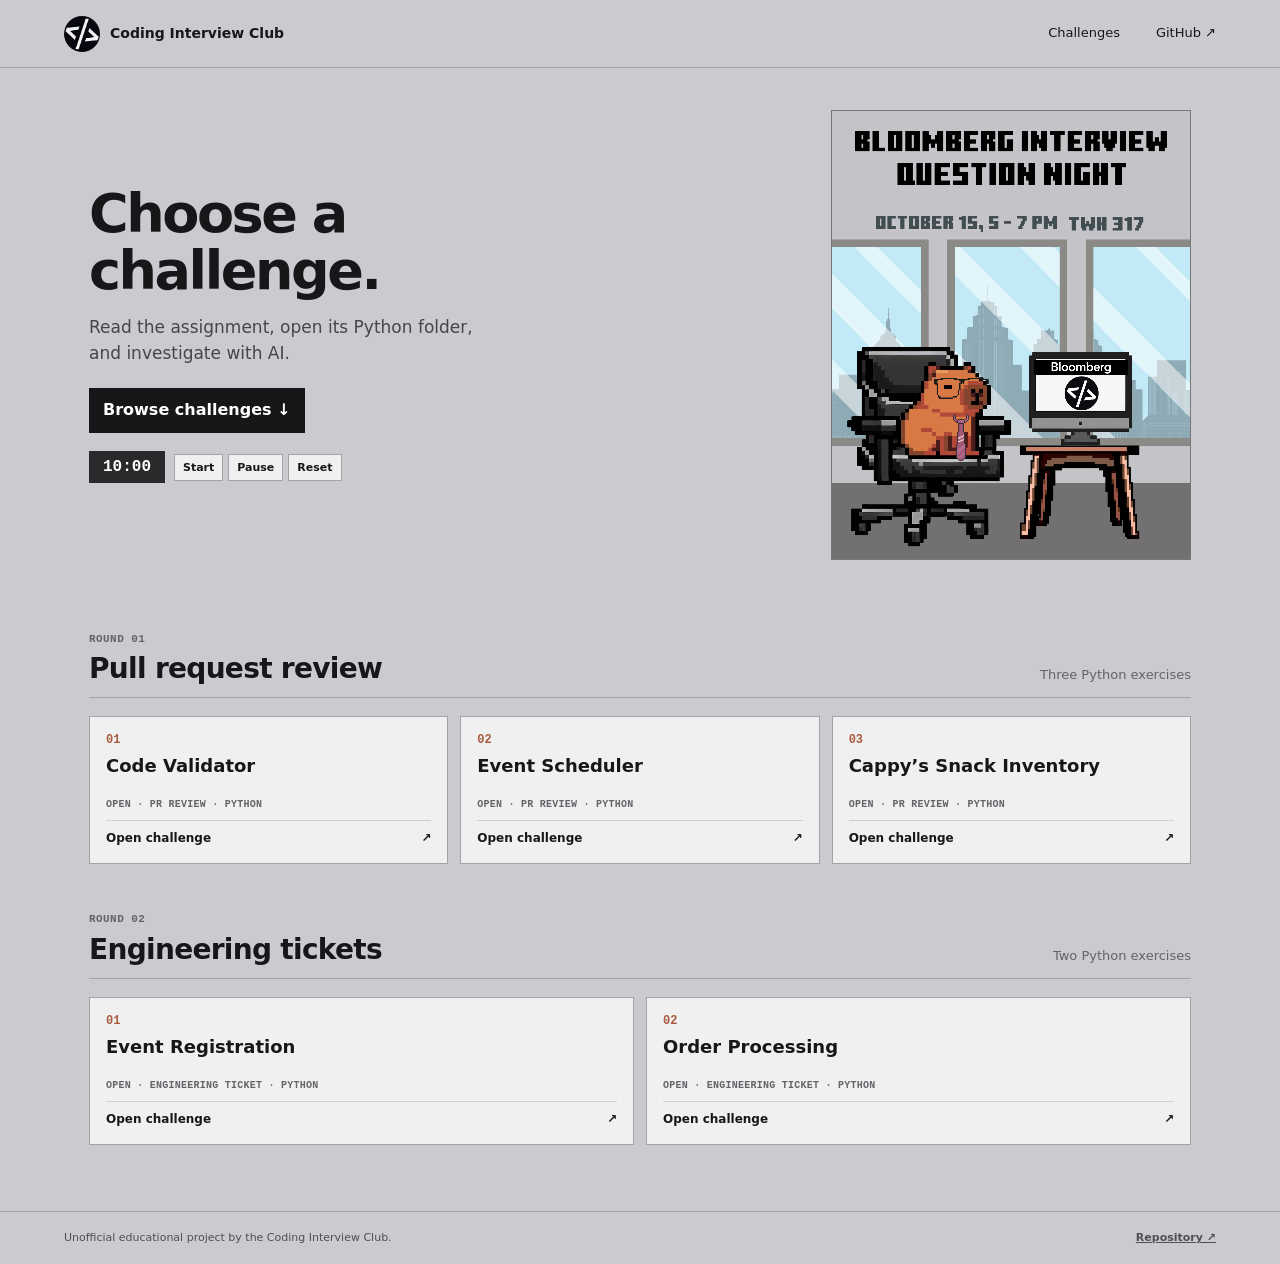
==== docs/index.html @ a60814ce "refactor: consolidate challenge portal into docs" ====
<!doctype html>
<html lang="en">
<head>
  <meta charset="utf-8">
  <meta name="viewport" content="width=device-width, initial-scale=1">
  <meta name="theme-color" content="#cbcacf">
  <meta name="description" content="Choose a Coding Interview Club practice challenge.">
  <title>CIC Challenge Portal</title>
  <link rel="stylesheet" href="assets/styles.css">
  <script src="assets/app.js" defer></script>
</head>
<body class="home-page">
<a class="skip-link" href="#main">Skip to content</a>
<header class="site-header">
  <a class="brand" href="index.html" aria-label="Coding Interview Club home">
    <img class="brand-logo" src="assets/images/cic-logo.jpeg" alt="">
    <span>Coding Interview Club</span>
  </a>
  <nav aria-label="Main navigation">
    <a href="index.html#round-1">Challenges</a>
    <a href="https://github.com/ehuerta6/bloomberg-ai-interview-practice">GitHub ↗</a>
  </nav>
</header>
<main id="main">
  <section class="hero">
    <div class="hero-copy">
      <h1>Choose a challenge.</h1>
      <p>Read the assignment, open its Python folder, and investigate with AI.</p>
      <a class="button-link" href="#round-1">Browse challenges <span aria-hidden="true">↓</span></a>
      <div class="timer-widget" aria-label="10-minute practice timer">
        <span class="timer-readout" role="timer" aria-live="off" data-timer>10:00</span>
        <div class="timer-controls">
          <button type="button" data-timer-action="start">Start</button>
          <button type="button" data-timer-action="pause">Pause</button>
          <button type="button" data-timer-action="reset">Reset</button>
        </div>
      </div>
    </div>
    <figure class="poster-frame">
      <img src="assets/images/cic-interview-night-poster.png" alt="Coding Interview Club’s pixel-art Bloomberg Interview Question Night poster, featuring Cappy at a computer in an office.">
    </figure>
  </section>
  <section class="round-section" id="round-1">
    <header class="section-heading">
      <div><p class="eyebrow">ROUND 01</p><h2>Pull request review</h2></div>
      <p>Three Python exercises</p>
    </header>
    <div class="card-grid">
      <a class="challenge-card" href="challenges/r1-01-code-validator.html">
        <span class="card-number">01</span>
        <h3>Code Validator</h3>
        <span class="card-meta">OPEN · PR REVIEW · PYTHON</span>
        <span class="card-link">Open challenge <span aria-hidden="true">↗</span></span>
      </a>
      <a class="challenge-card" href="challenges/r1-02-event-scheduler.html">
        <span class="card-number">02</span>
        <h3>Event Scheduler</h3>
        <span class="card-meta">OPEN · PR REVIEW · PYTHON</span>
        <span class="card-link">Open challenge <span aria-hidden="true">↗</span></span>
      </a>
      <a class="challenge-card" href="challenges/r1-03-snack-inventory.html">
        <span class="card-number">03</span>
        <h3>Cappy’s Snack Inventory</h3>
        <span class="card-meta">OPEN · PR REVIEW · PYTHON</span>
        <span class="card-link">Open challenge <span aria-hidden="true">↗</span></span>
      </a>
    </div>
  </section>
  <section class="round-section round-two" id="round-2">
    <header class="section-heading">
      <div><p class="eyebrow">ROUND 02</p><h2>Engineering tickets</h2></div>
      <p>Two Python exercises</p>
    </header>
    <div class="card-grid">
      <a class="challenge-card" href="challenges/r2-01-event-registration.html">
        <span class="card-number">01</span>
        <h3>Event Registration</h3>
        <span class="card-meta">OPEN · ENGINEERING TICKET · PYTHON</span>
        <span class="card-link">Open challenge <span aria-hidden="true">↗</span></span>
      </a>
      <a class="challenge-card" href="challenges/r2-02-order-processing.html">
        <span class="card-number">02</span>
        <h3>Order Processing</h3>
        <span class="card-meta">OPEN · ENGINEERING TICKET · PYTHON</span>
        <span class="card-link">Open challenge <span aria-hidden="true">↗</span></span>
      </a>
    </div>
  </section>
</main>
<footer class="site-footer">
  <span>Unofficial educational project by the Coding Interview Club.</span>
  <a href="https://github.com/ehuerta6/bloomberg-ai-interview-practice">Repository ↗</a>
</footer>
</body>
</html>
---- docs/assets/styles.css ----
:root {
  --wall: #cbcacf;
  --paper: #f1f0f1;
  --ink: #171719;
  --muted: #626468;
  --line: #a4a3a6;
  --sky: #c7ebf5;
  --blue: #99bbc8;
  --orange: #d67a48;
  --brown: #a85b3f;
  --purple: #a46a91;
  --sans: system-ui, -apple-system, BlinkMacSystemFont, "Segoe UI", sans-serif;
  --mono: ui-monospace, SFMono-Regular, Consolas, monospace;
}

* { box-sizing: border-box; }
html { scroll-behavior: smooth; scroll-padding-top: 80px; }
body {
  margin: 0;
  color: var(--ink);
  background: var(--wall);
  font: 16px/1.55 var(--sans);
}
a { color: inherit; }
a:focus-visible, button:focus-visible { outline: 3px solid var(--purple); outline-offset: 3px; }
.skip-link { position: absolute; top: -4rem; left: 1rem; z-index: 5; padding: .6rem .8rem; background: var(--ink); color: white; }
.skip-link:focus { top: 1rem; }

.site-header {
  min-height: 68px;
  padding: 10px clamp(18px, 5vw, 72px);
  display: flex;
  align-items: center;
  justify-content: space-between;
  gap: 20px;
  border-bottom: 1px solid var(--line);
}
.brand { display: flex; align-items: center; gap: 10px; font-size: 14px; font-weight: 700; text-decoration: none; }
.brand-logo { display: block; width: 36px; height: 36px; border-radius: 50%; object-fit: cover; }
nav { display: flex; gap: clamp(16px, 3vw, 36px); }
nav a { font-size: 13px; text-decoration: none; }
nav a:hover, .back-link:hover, .site-footer a:hover { text-decoration: underline; }

.hero {
  max-width: 1150px;
  margin: 0 auto;
  padding: 42px 24px 48px;
  display: grid;
  grid-template-columns: minmax(0, 1fr) minmax(250px, 360px);
  align-items: center;
  gap: clamp(32px, 8vw, 100px);
}
.hero-copy h1 { max-width: 470px; margin: 0 0 14px; font-size: clamp(34px, 5vw, 54px); line-height: 1.05; letter-spacing: -.045em; }
.hero-copy p { max-width: 390px; margin: 0 0 22px; color: #45464a; font-size: 17px; }
.button-link { display: inline-block; padding: 10px 14px; background: var(--ink); color: white; text-decoration: none; font-weight: 650; }
.button-link:hover { background: #343538; }
.timer-widget { margin-top: 18px; display: flex; align-items: center; gap: 9px; }
.timer-readout { min-width: 76px; padding: 7px 9px; background: #292a2c; color: white; font: 650 16px var(--mono); text-align: center; }
.timer-controls { display: flex; gap: 5px; }
.timer-controls button { padding: 6px 8px; border: 1px solid var(--line); background: var(--paper); color: var(--ink); font: 600 11px var(--sans); cursor: pointer; }
.timer-controls button:hover { background: var(--ink); color: white; }
.timer-box .timer-readout { display: inline-block; }
.timer-box .timer-controls { margin-top: 9px; }
.poster-frame { width: 100%; max-width: 360px; margin: 0; justify-self: end; border: 1px solid #777679; background: var(--paper); }
.poster-frame img { display: block; width: 100%; height: auto; image-rendering: pixelated; }

.round-section { max-width: 1150px; margin: 0 auto; padding: 24px; scroll-margin-top: 24px; }
.section-heading { margin-bottom: 18px; display: flex; justify-content: space-between; align-items: end; gap: 20px; border-bottom: 1px solid var(--line); padding-bottom: 12px; }
.eyebrow { margin: 0 0 5px; color: var(--muted); font: 700 11px/1.4 var(--mono); letter-spacing: .04em; text-transform: uppercase; }
.section-heading h2 { margin: 0; font-size: clamp(21px, 3vw, 28px); line-height: 1.2; letter-spacing: -.025em; }
.section-heading > p { margin: 0; color: var(--muted); font-size: 13px; }
.card-grid { display: grid; grid-template-columns: repeat(3, minmax(0, 1fr)); gap: 12px; }
.round-two .card-grid { grid-template-columns: repeat(2, minmax(0, 1fr)); }
.challenge-card { min-height: 148px; padding: 16px; display: flex; flex-direction: column; align-items: flex-start; background: var(--paper); border: 1px solid var(--line); text-decoration: none; }
.challenge-card:hover { border-color: var(--ink); background: #f7f6f7; }
.card-number { color: var(--brown); font: 700 12px var(--mono); }
.challenge-card h3 { margin: 8px 0 14px; font-size: 18px; line-height: 1.25; }
.card-meta { margin-top: auto; color: var(--muted); font: 600 10px var(--mono); letter-spacing: .025em; }
.card-link { width: 100%; margin-top: 10px; padding-top: 8px; display: flex; justify-content: space-between; border-top: 1px solid #d1d0d2; font-size: 12px; font-weight: 650; }
.site-footer { margin-top: 42px; padding: 17px clamp(18px, 5vw, 72px); display: flex; justify-content: space-between; gap: 12px; border-top: 1px solid var(--line); color: #4f5053; font-size: 11px; }
.site-footer a { font-weight: 600; }

.challenge-shell { max-width: 1080px; margin: 0 auto; padding: 24px; }
.back-link { display: inline-block; margin: 0 0 14px; font-size: 13px; text-decoration: none; }
.work-item { background: var(--paper); border: 1px solid var(--line); }
.work-head { padding: 20px 24px 16px; display: grid; grid-template-columns: 1fr auto; align-items: center; border-bottom: 1px solid var(--line); }
.work-head h1 { margin: 0; font-size: clamp(26px, 4vw, 38px); line-height: 1.15; letter-spacing: -.035em; }
.work-id { color: var(--muted); font: 600 13px var(--mono); }
.badges { grid-column: 1 / -1; display: flex; flex-wrap: wrap; gap: 7px; margin-top: 14px; }
.badge { padding: 3px 7px; border: 1px solid #aaa9ac; color: #45464a; font: 600 10px var(--mono); }
.badge.open { border-color: #6f9781; background: #e0ebe4; color: #254b35; }
.work-content { display: grid; grid-template-columns: minmax(0, 1fr) 285px; }
.assignment-copy { padding: 22px 26px 30px; border-right: 1px solid var(--line); font-size: 15px; line-height: 1.65; }
.assignment-copy h2 { margin: 0 0 14px; font-size: 20px; line-height: 1.3; }
.assignment-copy h3 { margin: 22px 0 7px; font-size: 14px; }
.assignment-copy p { margin: 0 0 13px; }
.assignment-copy ul { margin: 6px 0 16px; padding-left: 22px; }
.assignment-copy li { margin: 5px 0; padding-left: 3px; }
.assignment-copy code, .command-row code { font-family: var(--mono); font-size: .92em; }
.work-tools { padding: 16px; display: flex; flex-direction: column; gap: 12px; }
.tool-box { padding: 13px; border: 1px solid var(--line); background: #f8f7f8; }
.tool-box .eyebrow { margin-bottom: 9px; }
.source-link { font-size: 13px; font-weight: 650; overflow-wrap: anywhere; }
.command-row { display: flex; align-items: stretch; gap: 8px; }
.command-row code { min-width: 0; flex: 1; padding: 9px; overflow-wrap: anywhere; background: #292a2c; color: #f7f6f6; }
.copy-button { padding: 7px 9px; border: 1px solid var(--ink); background: var(--wall); color: var(--ink); font: 600 11px var(--sans); cursor: pointer; }
.copy-button:hover { background: var(--ink); color: white; }
.ai-note { margin: 0; padding: 12px; background: #e2edf0; border-left: 3px solid var(--blue); font-size: 12px; }
.solutions-note { margin: 0; color: var(--muted); font-size: 11px; }
.toast { position: fixed; bottom: 16px; left: 50%; transform: translate(-50%, 16px); opacity: 0; padding: 9px 12px; background: var(--ink); color: white; font-size: 12px; pointer-events: none; transition: opacity .15s, transform .15s; }
.toast.show { transform: translate(-50%, 0); opacity: 1; }
.ticket-page .work-head { border-left: 4px solid var(--purple); }
.pr-page .work-head { border-left: 4px solid var(--blue); }

@media (max-width: 760px) {
  .hero { grid-template-columns: minmax(0, 1fr) 280px; gap: 28px; }
  .card-grid { grid-template-columns: repeat(2, minmax(0, 1fr)); }
  .work-content { grid-template-columns: minmax(0, 1fr) 250px; }
}
@media (max-width: 600px) {
  .site-header { min-height: 60px; padding: 9px 15px; }
  .brand { font-size: 12px; }
  .brand-logo { width: 32px; height: 32px; }
  nav { gap: 14px; }
  nav a { font-size: 12px; }
  .hero { padding: 30px 17px 36px; grid-template-columns: 1fr; gap: 24px; }
  .hero-copy h1 { font-size: 38px; }
  .hero-copy p { font-size: 15px; }
  .timer-widget { flex-wrap: wrap; }
  .poster-frame { width: min(100%, 310px); justify-self: center; }
  .round-section { padding: 24px 16px 10px; }
  .section-heading { display: block; }
  .section-heading > p { margin-top: 7px; }
  .card-grid, .round-two .card-grid { grid-template-columns: 1fr; gap: 9px; }
  .challenge-card { min-height: 130px; }
  .site-footer { flex-direction: column; padding: 15px 16px; }
  .challenge-shell { padding: 17px 12px 32px; }
  .work-head { padding: 17px 15px 14px; }
  .work-head h1 { font-size: 27px; }
  .work-content { grid-template-columns: 1fr; }
  .assignment-copy { padding: 19px 16px 24px; border-right: 0; border-bottom: 1px solid var(--line); font-size: 14px; }
  .work-tools { padding: 12px; }
}
@media (prefers-reduced-motion: reduce) {
  *, *::before, *::after { scroll-behavior: auto !important; transition: none !important; }
}
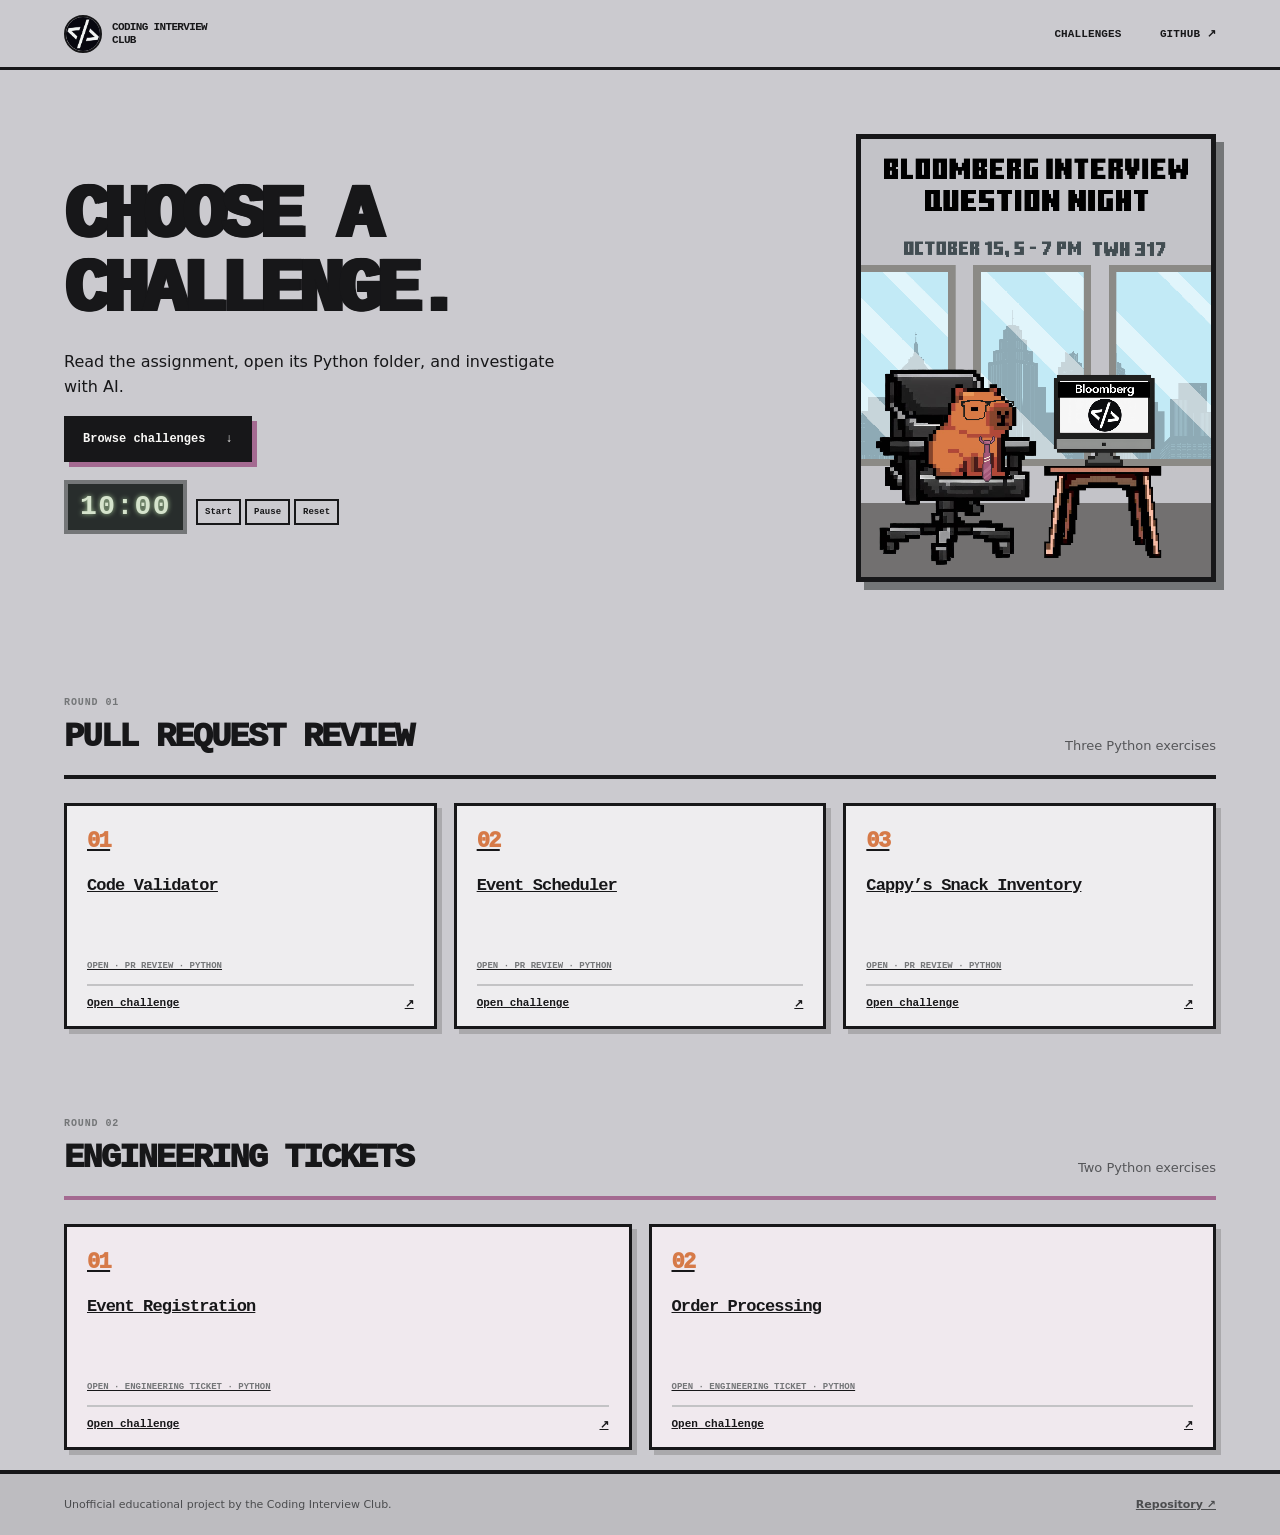
==== commit 23867257: "fix: restore pixel art portal styling" ====
--- a/docs/index.html
+++ b/docs/index.html
@@ -14,7 +14,7 @@
 <header class="site-header">
   <a class="brand" href="index.html" aria-label="Coding Interview Club home">
     <img class="brand-logo" src="assets/images/cic-logo.jpeg" alt="">
-    <span>Coding Interview Club</span>
+    <span>CODING INTERVIEW<br>CLUB</span>
   </a>
   <nav aria-label="Main navigation">
     <a href="index.html#round-1">Challenges</a>
--- a/docs/assets/styles.css
+++ b/docs/assets/styles.css
@@ -1,146 +1,895 @@
 :root {
-  --wall: #cbcacf;
-  --paper: #f1f0f1;
-  --ink: #171719;
-  --muted: #626468;
-  --line: #a4a3a6;
-  --sky: #c7ebf5;
-  --blue: #99bbc8;
-  --orange: #d67a48;
-  --brown: #a85b3f;
-  --purple: #a46a91;
-  --sans: system-ui, -apple-system, BlinkMacSystemFont, "Segoe UI", sans-serif;
-  --mono: ui-monospace, SFMono-Regular, Consolas, monospace;
+  --wall:#cbcacf;
+  --ink:#171719;
+  --gray:#747678;
+  --steel:#a0a0a1;
+  --sky:#c7ebf5;
+  --blue:#99bbc8;
+  --orange:#d67a48;
+  --brown:#a85b3f;
+  --purple:#a46a91;
+  --paper:#eeedef;
+  --white:#f9f8f6;
+  --line:#343436;
+  --pixel:ui-monospace,'Courier New',monospace;
+  --body:system-ui,-apple-system,BlinkMacSystemFont,'Segoe UI',sans-serif;
+}
+* {
+  box-sizing:border-box;
+}
+html {
+  scroll-behavior:smooth;
+  scroll-padding-top:82px;
+}
+body {
+  margin:0;
+  background:var(--wall);
+  color:var(--ink);
+  font-family:var(--body);
+  line-height:1.55;
+}
+a {
+  color:inherit;
+}
+.skip-link {
+  position:absolute;
+  top:-4rem;
+  left:1rem;
+  z-index:20;
+  padding:.7rem 1rem;
+  background:var(--ink);
+  color:white;
+}
+.skip-link:focus {
+  top:1rem;
+}
+:focus-visible {
+  outline:3px solid var(--purple);
+  outline-offset:3px;
+}
+.site-header {
+  min-height:70px;
+  padding:10px clamp(18px,5vw,76px);
+  display:flex;
+  align-items:center;
+  justify-content:space-between;
+  border-bottom:3px solid var(--ink);
+  background:var(--wall);
+  gap:20px;
+}
+.brand {
+  display:flex;
+  align-items:center;
+  gap:10px;
+  text-decoration:none;
+  font:900 11px/1.12 var(--pixel);
+  letter-spacing:-.06em;
+}
+.brand-mark {
+  width:36px;
+  height:36px;
+  background:var(--ink);
+  color:var(--wall);
+  display:grid;
+  place-items:center;
+  font-size:12px;
+  clip-path:polygon(0 0,80% 0,80% 16%,100% 16%,100% 84%,80% 84%,80% 100%,0 100%);
+}
+nav {
+  display:flex;
+  align-items:center;
+  gap:clamp(15px,3vw,42px);
+}
+nav a {
+  text-decoration:none;
+  font:700 11px var(--pixel);
+  text-transform:uppercase;
+  letter-spacing:.01em;
+}
+nav a:hover,.crumb a:hover {
+  color:var(--brown);
+}
+.hero {
+  position:relative;
+  max-width:1440px;
+  margin:auto;
+  padding:clamp(36px,5vw,72px) clamp(18px,5vw,76px) 40px;
+  display:grid;
+  grid-template-columns:.92fr 1.08fr;
+  align-items:center;
+  gap:clamp(24px,5vw,72px);
+  min-height:550px;
+  overflow:hidden;
+}
+.hero-copy {
+  z-index:1;
+}
+.eyebrow {
+  font:800 10px/1.4 var(--pixel);
+  letter-spacing:.09em;
+  text-transform:uppercase;
+  color:var(--gray);
+  margin:0 0 12px;
+}
+.pixel-dot {
+  display:inline-block;
+  width:9px;
+  height:9px;
+  background:var(--orange);
+  box-shadow:4px 0 var(--brown);
+  margin-right:7px;
+}
+h1,h2,.card-number,.work-id {
+  font-family:var(--pixel);
+  font-weight:1000;
+  letter-spacing:-.075em;
+  text-transform:uppercase;
+}
+h1 {
+  font-size:clamp(35px,5.8vw,78px);
+  line-height:.99;
+  margin:0 0 22px;
+  text-shadow:2px 0 var(--ink),-1px 0 var(--ink);
+}
+h1 span {
+  color:var(--orange);
+}
+.hero-description {
+  max-width:410px;
+  font-size:17px;
+  line-height:1.5;
+  margin:0 0 10px;
+}
+.club-credit {
+  font-size:12px;
+  color:#4f5052;
+  margin:0 0 24px;
+}
+.button-link {
+  display:inline-flex;
+  align-items:center;
+  gap:20px;
+  padding:13px 16px;
+  background:var(--ink);
+  color:var(--white);
+  text-decoration:none;
+  font:800 12px var(--pixel);
+  border:3px solid var(--ink);
+  box-shadow:5px 5px 0 var(--purple);
+  transition:transform .14s,box-shadow .14s;
+}
+.button-link:hover {
+  transform:translate(2px,2px);
+  box-shadow:3px 3px 0 var(--purple);
+}
+.hero-stats {
+  display:flex;
+  gap:18px;
+  flex-wrap:wrap;
+  margin-top:24px;
+  font:700 9px var(--pixel);
+  color:var(--gray);
+}
+.hero-scene {
+  margin:0;
+  position:relative;
+  border:5px solid var(--ink);
+  background:var(--sky);
+  box-shadow:8px 8px 0 var(--gray);
+  z-index:1;
+}
+.hero-scene img {
+  display:block;
+  width:100%;
+  height:auto;
+  image-rendering:pixelated;
+}
+.hero-scene figcaption {
+  position:absolute;
+  left:0;
+  bottom:0;
+  background:var(--ink);
+  color:var(--white);
+  padding:7px 10px;
+  font:700 9px var(--pixel);
+}
+.hero-floor {
+  position:absolute;
+  height:32px;
+  background:var(--gray);
+  bottom:0;
+  left:0;
+  right:0;
+  border-top:5px solid var(--steel);
+}
+.run-strip {
+  display:flex;
+  align-items:center;
+  justify-content:center;
+  gap:clamp(11px,3vw,36px);
+  padding:14px 20px;
+  background:var(--ink);
+  color:var(--white);
+  font:800 11px var(--pixel);
+  letter-spacing:.04em;
+}
+.run-strip b {
+  color:var(--orange);
+  font-size:18px;
+}
+.strip-note {
+  margin-left:clamp(0px,4vw,48px);
+  font-size:9px;
+  color:#b9b9bb;
+}
+.round-section {
+  max-width:1300px;
+  margin:auto;
+  padding:74px clamp(18px,5vw,76px) 20px;
+}
+.section-heading {
+  display:flex;
+  align-items:end;
+  justify-content:space-between;
+  gap:25px;
+  border-bottom:4px solid var(--ink);
+  padding-bottom:18px;
+  margin-bottom:24px;
+}
+.section-heading .eyebrow {
+  margin-bottom:8px;
+}
+.section-heading h2 {
+  margin:0;
+  font-size:clamp(19px,3vw,34px);
+  line-height:1.15;
+  letter-spacing:-.06em;
+}
+.section-heading h2 span {
+  color:var(--orange);
+}
+.section-heading>p {
+  max-width:280px;
+  margin:0;
+  color:#555659;
+  font-size:13px;
+}
+.card-grid {
+  display:grid;
+  grid-template-columns:repeat(3,minmax(0,1fr));
+  gap:17px;
+}
+.challenge-card {
+  background:var(--paper);
+  padding:19px 20px 16px;
+  border:3px solid var(--ink);
+  box-shadow:5px 5px 0 #aaa9ac;
+  display:flex;
+  flex-direction:column;
+  min-height:226px;
+  transition:transform .15s,box-shadow .15s;
+}
+.challenge-card:hover {
+  transform:translateY(-3px);
+  box-shadow:5px 8px 0 var(--orange);
+}
+.card-top {
+  display:flex;
+  align-items:center;
+  gap:11px;
+}
+.card-number {
+  font-size:22px;
+  color:var(--orange);
+}
+.card-icon {
+  font:24px var(--pixel);
+  color:var(--gray);
+  line-height:1;
+}
+.badge {
+  display:inline-flex;
+  background:#d8d8d9;
+  border:2px solid var(--ink);
+  padding:3px 7px;
+  font:800 9px var(--pixel);
+  letter-spacing:.02em;
+}
+.card-top .badge {
+  margin-left:auto;
+}
+.badge.open {
+  background:#d5e8dd;
+}
+.challenge-card h3 {
+  font:900 17px/1.2 var(--pixel);
+  letter-spacing:-.05em;
+  margin:17px 0 8px;
+}
+.challenge-card>p {
+  font-size:13px;
+  color:#4f5052;
+  margin:0 0 14px;
+  line-height:1.45;
+}
+.card-meta {
+  display:flex;
+  gap:8px;
+  margin-top:auto;
+  font:700 9px var(--pixel);
+  color:var(--gray);
+}
+.card-meta span {
+  padding:4px 6px;
+  border-left:3px solid var(--blue);
+  background:#e2e2e3;
+}
+.card-link {
+  display:flex;
+  justify-content:space-between;
+  align-items:center;
+  text-decoration:none;
+  border-top:2px solid #c3c3c5;
+  padding-top:11px;
+  margin-top:13px;
+  font:800 11px var(--pixel);
+}
+.card-link:hover {
+  color:var(--brown);
+}
+.round-two {
+  padding-top:68px;
+}
+.round-two .section-heading {
+  border-color:var(--purple);
+}
+.round-two .card-grid {
+  grid-template-columns:repeat(2,minmax(0,1fr));
+}
+.round-two .challenge-card {
+  background:#f0e9ee;
+}
+.workshop-note {
+  max-width:1140px;
+  margin:70px auto 18px;
+  background:#d6d5d8;
+  border:4px solid var(--ink);
+  box-shadow:7px 7px 0 var(--gray);
+  padding:22px 27px;
+  display:grid;
+  grid-template-columns:74px 1fr auto;
+  gap:23px;
+  align-items:center;
+}
+.note-stamp {
+  height:68px;
+  width:68px;
+  background:var(--purple);
+  color:white;
+  border:3px solid var(--ink);
+  display:grid;
+  place-content:center;
+  text-align:center;
+  font:900 22px/.88 var(--pixel);
+  transform:rotate(-3deg);
+}
+.note-stamp small {
+  font-size:9px;
+}
+.workshop-note h2 {
+  margin:0;
+  font-size:21px;
+  letter-spacing:-.06em;
+}
+.workshop-note p:not(.eyebrow) {
+  font-size:13px;
+  color:#4f5052;
+  margin:6px 0 0;
+  max-width:620px;
+}
+.home-timer {
+  border-left:3px solid var(--ink);
+  padding-left:20px;
+}
+.timer-readout {
+  font:900 28px/.95 var(--pixel);
+  letter-spacing:.05em;
+  background:#282d2c;
+  color:#d5e3cc;
+  padding:10px 12px;
+  border:4px solid var(--gray);
+  width:max-content;
+  min-width:122px;
+  text-align:center;
+  text-shadow:0 0 5px #a5c597;
+}
+.timer-controls {
+  display:flex;
+  gap:4px;
+  margin-top:9px;
+}
+.timer-controls button,.copy-button {
+  font:800 9px var(--pixel);
+  border:2px solid var(--ink);
+  background:var(--wall);
+  color:var(--ink);
+  padding:6px 7px;
+  cursor:pointer;
+}
+.timer-controls button:hover,.copy-button:hover {
+  background:var(--ink);
+  color:white;
+}
+.solutions-note {
+  font-size:11px;
+  color:#56575a;
+  text-align:center;
+}
+.home-solutions {
+  margin:22px 0 54px;
+}
+.site-footer {
+  padding:22px clamp(18px,5vw,76px);
+  border-top:4px solid var(--ink);
+  background:#bdbcc0;
+  display:flex;
+  justify-content:space-between;
+  gap:16px;
+  font-size:11px;
+  color:#4b4c4e;
+}
+.site-footer a {
+  font-weight:700;
+}
+.challenge-shell {
+  max-width:1160px;
+  margin:auto;
+  padding:28px 24px 60px;
+}
+.crumb {
+  display:flex;
+  justify-content:space-between;
+  align-items:center;
+  margin-bottom:18px;
+  font:700 10px var(--pixel);
+  color:var(--gray);
+}
+.crumb a {
+  text-decoration:none;
+  color:var(--ink);
+}
+.work-item {
+  border:4px solid var(--ink);
+  background:var(--paper);
+  box-shadow:7px 7px 0 var(--gray);
+}
+.work-head {
+  padding:24px 28px 18px;
+  border-bottom:3px solid var(--ink);
+  background:#e2e1e3;
+  display:grid;
+  grid-template-columns:1fr auto;
+  align-items:center;
+}
+.work-head .eyebrow {
+  margin:0 0 6px;
+}
+.work-head h1 {
+  font-size:clamp(27px,4vw,45px);
+  margin:0;
+}
+.work-id {
+  grid-column:2;
+  grid-row:1;
+  color:var(--gray);
+  font-size:20px;
+}
+.badges {
+  grid-column:1/-1;
+  display:flex;
+  gap:8px;
+  margin-top:17px;
+  flex-wrap:wrap;
+}
+.work-content {
+  display:grid;
+  grid-template-columns:minmax(0,1fr) 300px;
+}
+.assignment-copy {
+  padding:25px 30px 35px;
+  border-right:3px solid var(--ink);
+  font-size:15px;
+  line-height:1.65;
+}
+.assignment-copy h2 {
+  font-size:20px;
+  line-height:1.2;
+  border-bottom:2px solid #c7c6c8;
+  padding-bottom:9px;
+  margin:0 0 12px;
+  letter-spacing:-.04em;
+}
+.assignment-copy h3 {
+  font:800 13px var(--pixel);
+  margin:25px 0 7px;
+}
+.assignment-copy p {
+  margin:0 0 14px;
+}
+.assignment-copy ul {
+  padding-left:22px;
+  margin:5px 0 17px;
+}
+.assignment-copy li {
+  padding-left:4px;
+  margin:5px 0;
+}
+.work-tools {
+  padding:20px 17px;
+  display:flex;
+  flex-direction:column;
+  gap:12px;
+  background:#e7e6e8;
+}
+.tool-box {
+  border:2px solid var(--ink);
+  background:var(--white);
+  padding:13px;
+}
+.tool-box .eyebrow {
+  margin:0 0 10px;
+}
+.source-link {
+  font-size:12px;
+  font-weight:700;
+  overflow-wrap:anywhere;
+}
+.command-row {
+  display:flex;
+  align-items:stretch;
+  gap:7px;
+}
+.command-row code {
+  background:#28292b;
+  color:#f4f1ed;
+  padding:9px 8px;
+  flex:1;
+  min-width:0;
+  overflow-wrap:anywhere;
+  font:12px/1.4 var(--pixel);
+}
+.copy-button {
+  background:var(--orange);
+  white-space:nowrap;
+}
+.tool-note {
+  font-size:11px;
+  color:#56575a;
+  line-height:1.45;
+  margin:8px 0 0;
+}
+.timer-box {
+  background:#d5d5d6;
+}
+.timer-box .timer-readout {
+  font-size:27px;
+}
+.ai-note {
+  margin:0;
+  padding:12px;
+  background:#d9eaf0;
+  border-left:4px solid var(--blue);
+  font-size:12px;
+  line-height:1.5;
+}
+.work-tools .solutions-note {
+  text-align:left;
+  margin:0;
+  font-size:10px;
+}
+.toast {
+  position:fixed;
+  bottom:18px;
+  left:50%;
+  transform:translate(-50%,20px);
+  opacity:0;
+  background:var(--ink);
+  color:white;
+  padding:10px 14px;
+  border:2px solid var(--orange);
+  font:700 11px var(--pixel);
+  transition:opacity .15s,transform .15s;
+  pointer-events:none;
+}
+.toast.show {
+  opacity:1;
+  transform:translate(-50%,0);
+}
+.ticket-page .work-head {
+  background:#e5dfe4;
+  border-left:10px solid var(--purple);
+}
+.ticket-page .work-id {
+  color:var(--purple);
+}
+.pr-page .work-head {
+  border-top:8px solid var(--blue);
+}
+.pr-page .work-id {
+  color:var(--blue);
+}
+@media(max-width:900px) {
+  .hero {
+    min-height:auto;
+    grid-template-columns:.9fr 1.1fr;
+    padding-top:42px;
+    padding-bottom:54px;
+    gap:28px;
+  }
+  .hero-stats {
+    gap:10px;
+    font-size:8px;
+  }
+  .workshop-note {
+    margin-left:18px;
+    margin-right:18px;
+  }
+  .work-content {
+    grid-template-columns:minmax(0,1fr) 255px;
+  }
+  .assignment-copy {
+    padding:22px;
+  }
+  .work-tools {
+    padding:14px 12px;
+  }
+}
+@media(max-width:650px) {
+  .site-header {
+    padding:10px 15px;
+    min-height:62px;
+  }
+  .brand {
+    font-size:9px;
+  }
+  .brand-mark {
+    width:31px;
+    height:31px;
+    font-size:10px;
+  }
+  nav {
+    gap:11px;
+  }
+  nav a {
+    font-size:9px;
+  }
+  nav a:last-child {
+    font-size:0;
+  }
+  nav a:last-child::first-letter {
+    font-size:14px;
+  }
+  .hero {
+    display:flex;
+    flex-direction:column;
+    align-items:stretch;
+    padding:34px 18px 45px;
+    gap:25px;
+  }
+  .hero-copy {
+    order:0;
+  }
+  .hero-scene {
+    order:1;
+    width:100%;
+    max-width:520px;
+    align-self:center;
+  }
+  .hero h1 {
+    font-size:clamp(38px,11vw,62px);
+  }
+  .hero-description {
+    font-size:15px;
+  }
+  .hero-stats {
+    font-size:8px;
+  }
+  .hero-floor {
+    height:20px;
+  }
+  .run-strip {
+    flex-wrap:wrap;
+    gap:9px 13px;
+    padding:13px 12px;
+    font-size:9px;
+  }
+  .strip-note {
+    width:100%;
+    text-align:center;
+    margin:2px 0 0;
+  }
+  .round-section {
+    padding:52px 16px 12px;
+  }
+  .section-heading {
+    display:block;
+  }
+  .section-heading h2 {
+    font-size:22px;
+  }
+  .section-heading>p {
+    margin-top:10px;
+    font-size:12px;
+  }
+  .card-grid,.round-two .card-grid {
+    grid-template-columns:1fr;
+    gap:13px;
+  }
+  .challenge-card {
+    min-height:195px;
+  }
+  .workshop-note {
+    grid-template-columns:56px 1fr;
+    margin:48px 15px 14px;
+    padding:16px;
+    gap:15px;
+  }
+  .note-stamp {
+    width:54px;
+    height:54px;
+    font-size:18px;
+  }
+  .workshop-note h2 {
+    font-size:18px;
+  }
+  .workshop-note p:not(.eyebrow) {
+    font-size:12px;
+  }
+  .home-timer {
+    grid-column:1/-1;
+    border-left:0;
+    border-top:2px solid var(--ink);
+    padding:14px 0 0;
+    display:flex;
+    align-items:center;
+    gap:12px;
+    flex-wrap:wrap;
+  }
+  .home-timer .eyebrow {
+    width:100%;
+    margin:0;
+  }
+  .timer-readout {
+    font-size:24px;
+  }
+  .timer-controls {
+    margin:0;
+  }
+  .site-footer {
+    flex-direction:column;
+    gap:7px;
+    padding:17px 16px;
+  }
+  .challenge-shell {
+    padding:18px 12px 40px;
+  }
+  .crumb {
+    font-size:8px;
+    gap:12px;
+  }
+  .work-item {
+    box-shadow:4px 4px 0 var(--gray);
+  }
+  .work-head {
+    padding:20px 16px 15px;
+    grid-template-columns:1fr auto;
+  }
+  .work-head h1 {
+    font-size:29px;
+  }
+  .work-id {
+    font-size:15px;
+  }
+  .badges {
+    gap:5px;
+    margin-top:13px;
+  }
+  .badge {
+    font-size:8px;
+    padding:3px 5px;
+  }
+  .work-content {
+    display:flex;
+    flex-direction:column;
+  }
+  .assignment-copy {
+    border-right:0;
+    border-bottom:3px solid var(--ink);
+    padding:20px 17px 25px;
+    font-size:14px;
+  }
+  .assignment-copy h2 {
+    font-size:18px;
+  }
+  .work-tools {
+    padding:13px;
+    display:grid;
+    grid-template-columns:1fr;
+    gap:10px;
+  }
+  .tool-box {
+    padding:12px;
+  }
+  .command-row code {
+    font-size:11px;
+  }
+  .work-tools .timer-box {
+    display:grid;
+    grid-template-columns:1fr auto;
+    align-items:center;
+    gap:5px 10px;
+  }
+  .timer-box .eyebrow {
+    grid-column:1/-1;
+  }
+  .timer-box .timer-readout {
+    font-size:23px;
+  }
+  .timer-box .timer-controls {
+    margin:0;
+  }
+  .ai-note,.work-tools>.solutions-note {
+    grid-column:1/-1;
+  }
+}
+@media(prefers-reduced-motion:reduce) {
+  *,*::before,*::after {
+    scroll-behavior:auto!important;
+    transition:none!important;
+    animation:none!important;
+  }
 }
 
-* { box-sizing: border-box; }
-html { scroll-behavior: smooth; scroll-padding-top: 80px; }
-body {
+/* Keep the supplied CIC mark and event poster inside the pixel-art scene. */
+.brand-logo {
+  width: 38px;
+  height: 38px;
+  flex: none;
+  object-fit: cover;
+  border: 2px solid var(--ink);
+  border-radius: 50%;
+}
+.poster-frame {
+  position: relative;
+  z-index: 1;
+  width: 100%;
+  max-width: 360px;
   margin: 0;
-  color: var(--ink);
-  background: var(--wall);
-  font: 16px/1.55 var(--sans);
-}
-a { color: inherit; }
-a:focus-visible, button:focus-visible { outline: 3px solid var(--purple); outline-offset: 3px; }
-.skip-link { position: absolute; top: -4rem; left: 1rem; z-index: 5; padding: .6rem .8rem; background: var(--ink); color: white; }
-.skip-link:focus { top: 1rem; }
-
-.site-header {
-  min-height: 68px;
-  padding: 10px clamp(18px, 5vw, 72px);
+  justify-self: end;
+  border: 5px solid var(--ink);
+  background: var(--sky);
+  box-shadow: 8px 8px 0 var(--gray);
+}
+.poster-frame img {
+  display: block;
+  width: 100%;
+  height: auto;
+  image-rendering: pixelated;
+}
+.timer-widget {
   display: flex;
   align-items: center;
-  justify-content: space-between;
-  gap: 20px;
-  border-bottom: 1px solid var(--line);
-}
-.brand { display: flex; align-items: center; gap: 10px; font-size: 14px; font-weight: 700; text-decoration: none; }
-.brand-logo { display: block; width: 36px; height: 36px; border-radius: 50%; object-fit: cover; }
-nav { display: flex; gap: clamp(16px, 3vw, 36px); }
-nav a { font-size: 13px; text-decoration: none; }
-nav a:hover, .back-link:hover, .site-footer a:hover { text-decoration: underline; }
-
-.hero {
-  max-width: 1150px;
-  margin: 0 auto;
-  padding: 42px 24px 48px;
-  display: grid;
-  grid-template-columns: minmax(0, 1fr) minmax(250px, 360px);
-  align-items: center;
-  gap: clamp(32px, 8vw, 100px);
-}
-.hero-copy h1 { max-width: 470px; margin: 0 0 14px; font-size: clamp(34px, 5vw, 54px); line-height: 1.05; letter-spacing: -.045em; }
-.hero-copy p { max-width: 390px; margin: 0 0 22px; color: #45464a; font-size: 17px; }
-.button-link { display: inline-block; padding: 10px 14px; background: var(--ink); color: white; text-decoration: none; font-weight: 650; }
-.button-link:hover { background: #343538; }
-.timer-widget { margin-top: 18px; display: flex; align-items: center; gap: 9px; }
-.timer-readout { min-width: 76px; padding: 7px 9px; background: #292a2c; color: white; font: 650 16px var(--mono); text-align: center; }
-.timer-controls { display: flex; gap: 5px; }
-.timer-controls button { padding: 6px 8px; border: 1px solid var(--line); background: var(--paper); color: var(--ink); font: 600 11px var(--sans); cursor: pointer; }
-.timer-controls button:hover { background: var(--ink); color: white; }
-.timer-box .timer-readout { display: inline-block; }
-.timer-box .timer-controls { margin-top: 9px; }
-.poster-frame { width: 100%; max-width: 360px; margin: 0; justify-self: end; border: 1px solid #777679; background: var(--paper); }
-.poster-frame img { display: block; width: 100%; height: auto; image-rendering: pixelated; }
-
-.round-section { max-width: 1150px; margin: 0 auto; padding: 24px; scroll-margin-top: 24px; }
-.section-heading { margin-bottom: 18px; display: flex; justify-content: space-between; align-items: end; gap: 20px; border-bottom: 1px solid var(--line); padding-bottom: 12px; }
-.eyebrow { margin: 0 0 5px; color: var(--muted); font: 700 11px/1.4 var(--mono); letter-spacing: .04em; text-transform: uppercase; }
-.section-heading h2 { margin: 0; font-size: clamp(21px, 3vw, 28px); line-height: 1.2; letter-spacing: -.025em; }
-.section-heading > p { margin: 0; color: var(--muted); font-size: 13px; }
-.card-grid { display: grid; grid-template-columns: repeat(3, minmax(0, 1fr)); gap: 12px; }
-.round-two .card-grid { grid-template-columns: repeat(2, minmax(0, 1fr)); }
-.challenge-card { min-height: 148px; padding: 16px; display: flex; flex-direction: column; align-items: flex-start; background: var(--paper); border: 1px solid var(--line); text-decoration: none; }
-.challenge-card:hover { border-color: var(--ink); background: #f7f6f7; }
-.card-number { color: var(--brown); font: 700 12px var(--mono); }
-.challenge-card h3 { margin: 8px 0 14px; font-size: 18px; line-height: 1.25; }
-.card-meta { margin-top: auto; color: var(--muted); font: 600 10px var(--mono); letter-spacing: .025em; }
-.card-link { width: 100%; margin-top: 10px; padding-top: 8px; display: flex; justify-content: space-between; border-top: 1px solid #d1d0d2; font-size: 12px; font-weight: 650; }
-.site-footer { margin-top: 42px; padding: 17px clamp(18px, 5vw, 72px); display: flex; justify-content: space-between; gap: 12px; border-top: 1px solid var(--line); color: #4f5053; font-size: 11px; }
-.site-footer a { font-weight: 600; }
-
-.challenge-shell { max-width: 1080px; margin: 0 auto; padding: 24px; }
-.back-link { display: inline-block; margin: 0 0 14px; font-size: 13px; text-decoration: none; }
-.work-item { background: var(--paper); border: 1px solid var(--line); }
-.work-head { padding: 20px 24px 16px; display: grid; grid-template-columns: 1fr auto; align-items: center; border-bottom: 1px solid var(--line); }
-.work-head h1 { margin: 0; font-size: clamp(26px, 4vw, 38px); line-height: 1.15; letter-spacing: -.035em; }
-.work-id { color: var(--muted); font: 600 13px var(--mono); }
-.badges { grid-column: 1 / -1; display: flex; flex-wrap: wrap; gap: 7px; margin-top: 14px; }
-.badge { padding: 3px 7px; border: 1px solid #aaa9ac; color: #45464a; font: 600 10px var(--mono); }
-.badge.open { border-color: #6f9781; background: #e0ebe4; color: #254b35; }
-.work-content { display: grid; grid-template-columns: minmax(0, 1fr) 285px; }
-.assignment-copy { padding: 22px 26px 30px; border-right: 1px solid var(--line); font-size: 15px; line-height: 1.65; }
-.assignment-copy h2 { margin: 0 0 14px; font-size: 20px; line-height: 1.3; }
-.assignment-copy h3 { margin: 22px 0 7px; font-size: 14px; }
-.assignment-copy p { margin: 0 0 13px; }
-.assignment-copy ul { margin: 6px 0 16px; padding-left: 22px; }
-.assignment-copy li { margin: 5px 0; padding-left: 3px; }
-.assignment-copy code, .command-row code { font-family: var(--mono); font-size: .92em; }
-.work-tools { padding: 16px; display: flex; flex-direction: column; gap: 12px; }
-.tool-box { padding: 13px; border: 1px solid var(--line); background: #f8f7f8; }
-.tool-box .eyebrow { margin-bottom: 9px; }
-.source-link { font-size: 13px; font-weight: 650; overflow-wrap: anywhere; }
-.command-row { display: flex; align-items: stretch; gap: 8px; }
-.command-row code { min-width: 0; flex: 1; padding: 9px; overflow-wrap: anywhere; background: #292a2c; color: #f7f6f6; }
-.copy-button { padding: 7px 9px; border: 1px solid var(--ink); background: var(--wall); color: var(--ink); font: 600 11px var(--sans); cursor: pointer; }
-.copy-button:hover { background: var(--ink); color: white; }
-.ai-note { margin: 0; padding: 12px; background: #e2edf0; border-left: 3px solid var(--blue); font-size: 12px; }
-.solutions-note { margin: 0; color: var(--muted); font-size: 11px; }
-.toast { position: fixed; bottom: 16px; left: 50%; transform: translate(-50%, 16px); opacity: 0; padding: 9px 12px; background: var(--ink); color: white; font-size: 12px; pointer-events: none; transition: opacity .15s, transform .15s; }
-.toast.show { transform: translate(-50%, 0); opacity: 1; }
-.ticket-page .work-head { border-left: 4px solid var(--purple); }
-.pr-page .work-head { border-left: 4px solid var(--blue); }
-
-@media (max-width: 760px) {
-  .hero { grid-template-columns: minmax(0, 1fr) 280px; gap: 28px; }
-  .card-grid { grid-template-columns: repeat(2, minmax(0, 1fr)); }
-  .work-content { grid-template-columns: minmax(0, 1fr) 250px; }
-}
-@media (max-width: 600px) {
-  .site-header { min-height: 60px; padding: 9px 15px; }
-  .brand { font-size: 12px; }
-  .brand-logo { width: 32px; height: 32px; }
-  nav { gap: 14px; }
-  nav a { font-size: 12px; }
-  .hero { padding: 30px 17px 36px; grid-template-columns: 1fr; gap: 24px; }
-  .hero-copy h1 { font-size: 38px; }
-  .hero-copy p { font-size: 15px; }
-  .timer-widget { flex-wrap: wrap; }
-  .poster-frame { width: min(100%, 310px); justify-self: center; }
-  .round-section { padding: 24px 16px 10px; }
-  .section-heading { display: block; }
-  .section-heading > p { margin-top: 7px; }
-  .card-grid, .round-two .card-grid { grid-template-columns: 1fr; gap: 9px; }
-  .challenge-card { min-height: 130px; }
-  .site-footer { flex-direction: column; padding: 15px 16px; }
-  .challenge-shell { padding: 17px 12px 32px; }
-  .work-head { padding: 17px 15px 14px; }
-  .work-head h1 { font-size: 27px; }
-  .work-content { grid-template-columns: 1fr; }
-  .assignment-copy { padding: 19px 16px 24px; border-right: 0; border-bottom: 1px solid var(--line); font-size: 14px; }
-  .work-tools { padding: 12px; }
-}
-@media (prefers-reduced-motion: reduce) {
-  *, *::before, *::after { scroll-behavior: auto !important; transition: none !important; }
-}
+  gap: 9px;
+  margin-top: 18px;
+}
+@media(max-width:650px) {
+  .poster-frame {
+    order: 1;
+    width: 100%;
+    max-width: 360px;
+    align-self: center;
+  }
+  .timer-widget {
+    flex-wrap: wrap;
+  }
+}
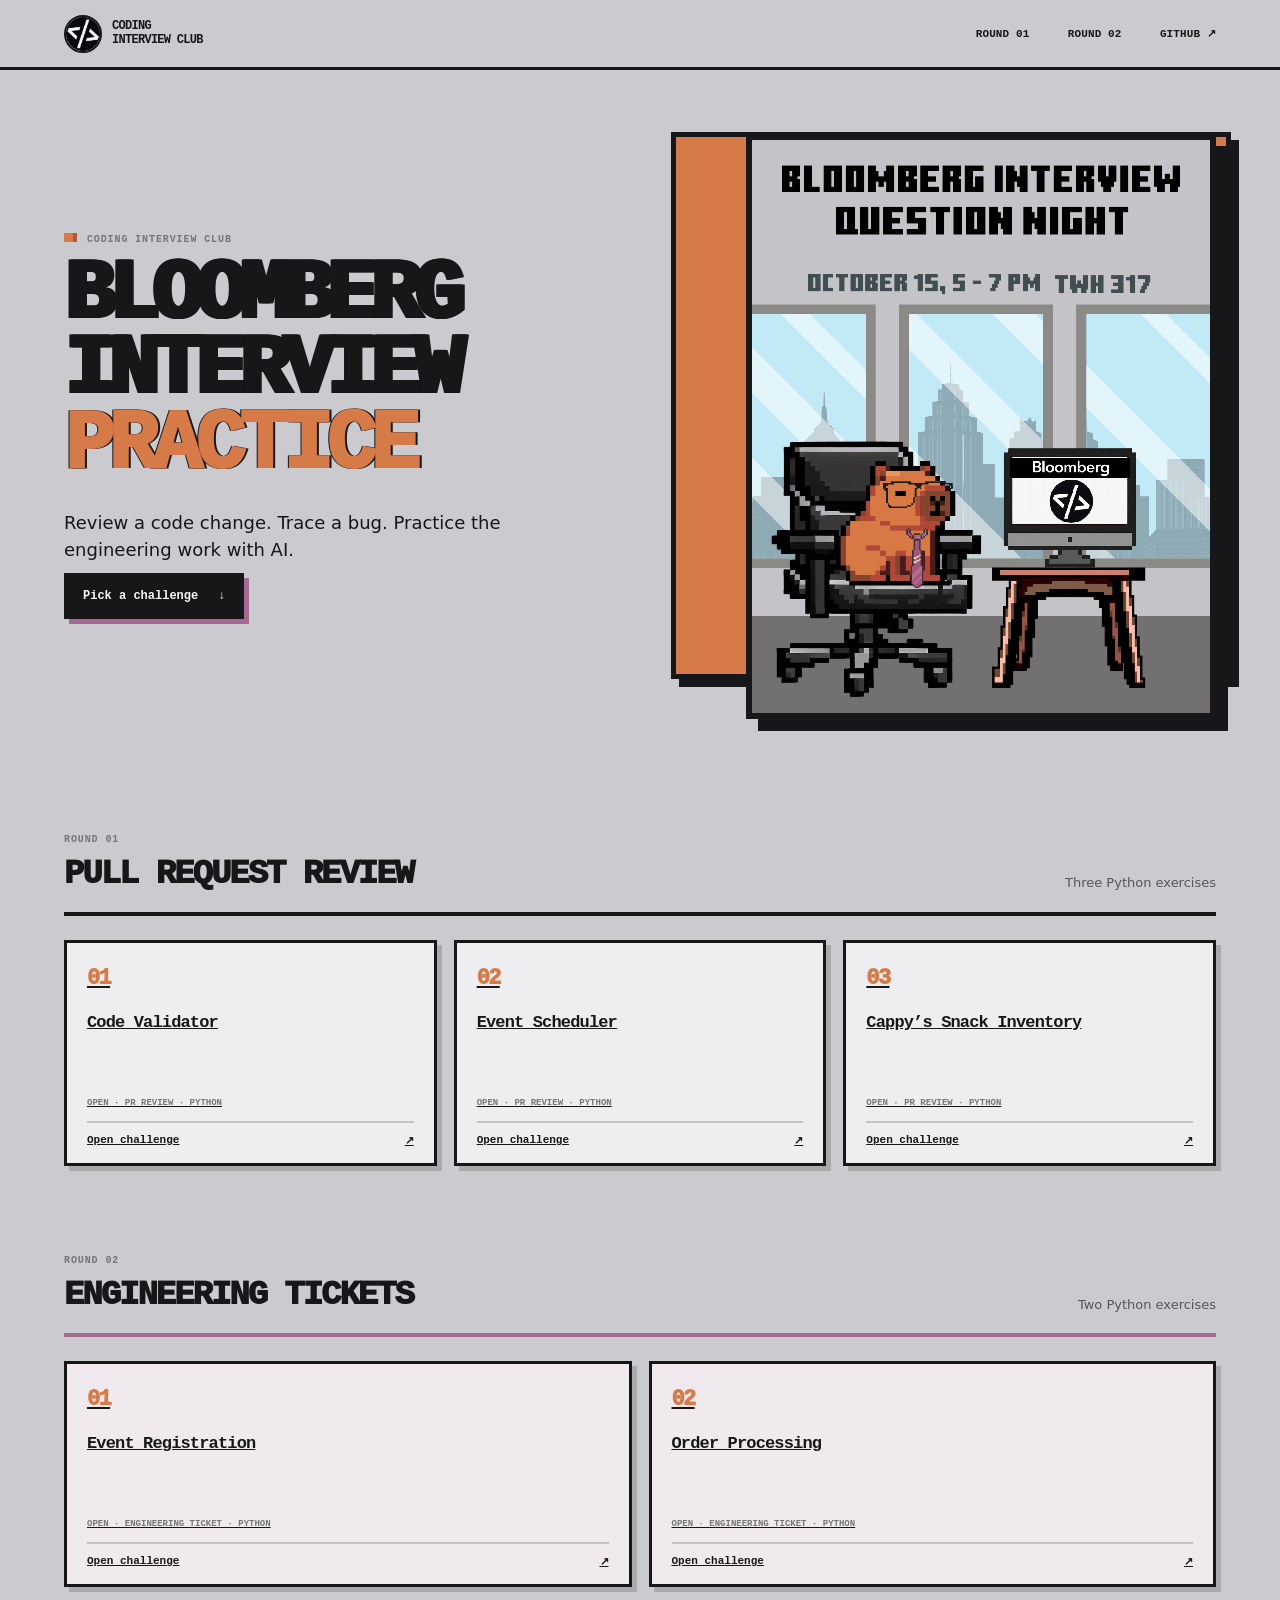
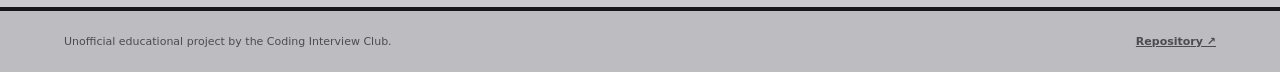
==== commit 16997805: "style: feature pixel challenge portal and remove timers" ====
--- a/docs/index.html
+++ b/docs/index.html
@@ -14,27 +14,21 @@
 <header class="site-header">
   <a class="brand" href="index.html" aria-label="Coding Interview Club home">
     <img class="brand-logo" src="assets/images/cic-logo.jpeg" alt="">
-    <span>CODING INTERVIEW<br>CLUB</span>
+    <span>CODING<br>INTERVIEW CLUB</span>
   </a>
   <nav aria-label="Main navigation">
-    <a href="index.html#round-1">Challenges</a>
+    <a href="#round-1">Round 01</a>
+    <a href="#round-2">Round 02</a>
     <a href="https://github.com/ehuerta6/bloomberg-ai-interview-practice">GitHub ↗</a>
   </nav>
 </header>
 <main id="main">
   <section class="hero">
     <div class="hero-copy">
-      <h1>Choose a challenge.</h1>
-      <p>Read the assignment, open its Python folder, and investigate with AI.</p>
-      <a class="button-link" href="#round-1">Browse challenges <span aria-hidden="true">↓</span></a>
-      <div class="timer-widget" aria-label="10-minute practice timer">
-        <span class="timer-readout" role="timer" aria-live="off" data-timer>10:00</span>
-        <div class="timer-controls">
-          <button type="button" data-timer-action="start">Start</button>
-          <button type="button" data-timer-action="pause">Pause</button>
-          <button type="button" data-timer-action="reset">Reset</button>
-        </div>
-      </div>
+      <p class="eyebrow"><span class="pixel-dot" aria-hidden="true"></span> CODING INTERVIEW CLUB</p>
+      <h1>Bloomberg<br>Interview<br><span>Practice</span></h1>
+      <p class="hero-description">Review a code change. Trace a bug. Practice the engineering work with AI.</p>
+      <a class="button-link" href="#round-1">Pick a challenge <span aria-hidden="true">↓</span></a>
     </div>
     <figure class="poster-frame">
       <img src="assets/images/cic-interview-night-poster.png" alt="Coding Interview Club’s pixel-art Bloomberg Interview Question Night poster, featuring Cappy at a computer in an office.">
--- a/docs/assets/styles.css
+++ b/docs/assets/styles.css
@@ -4,7 +4,7 @@
   --gray:#747678;
   --steel:#a0a0a1;
   --sky:#c7ebf5;
-  --blue:#99bbc8;
+  --blue:#d67a48;
   --orange:#d67a48;
   --brown:#a85b3f;
   --purple:#a46a91;
@@ -62,7 +62,7 @@
   align-items:center;
   gap:10px;
   text-decoration:none;
-  font:900 11px/1.12 var(--pixel);
+  font:900 12px/1.12 var(--pixel);
   letter-spacing:-.06em;
 }
 .brand-mark {
@@ -98,8 +98,20 @@
   grid-template-columns:.92fr 1.08fr;
   align-items:center;
   gap:clamp(24px,5vw,72px);
-  min-height:550px;
+  min-height:650px;
   overflow:hidden;
+}
+.hero::before {
+  content:"";
+  position:absolute;
+  z-index:0;
+  top:9%;
+  right:3.8%;
+  width:min(43vw,580px);
+  height:78%;
+  background:var(--orange);
+  border:5px solid var(--ink);
+  box-shadow:8px 8px 0 var(--ink);
 }
 .hero-copy {
   z-index:1;
@@ -126,17 +138,17 @@
   text-transform:uppercase;
 }
 h1 {
-  font-size:clamp(35px,5.8vw,78px);
-  line-height:.99;
-  margin:0 0 22px;
+  font-size:clamp(48px,6.5vw,92px);
+  line-height:.9;
+  margin:0 0 25px;
   text-shadow:2px 0 var(--ink),-1px 0 var(--ink);
 }
 h1 span {
   color:var(--orange);
 }
 .hero-description {
-  max-width:410px;
-  font-size:17px;
+  max-width:470px;
+  font-size:18px;
   line-height:1.5;
   margin:0 0 10px;
 }
@@ -387,28 +399,8 @@
   margin:6px 0 0;
   max-width:620px;
 }
-.home-timer {
-  border-left:3px solid var(--ink);
-  padding-left:20px;
-}
-.timer-readout {
-  font:900 28px/.95 var(--pixel);
-  letter-spacing:.05em;
-  background:#282d2c;
-  color:#d5e3cc;
-  padding:10px 12px;
-  border:4px solid var(--gray);
-  width:max-content;
-  min-width:122px;
-  text-align:center;
-  text-shadow:0 0 5px #a5c597;
-}
-.timer-controls {
-  display:flex;
-  gap:4px;
-  margin-top:9px;
-}
-.timer-controls button,.copy-button {
+
+.copy-button {
   font:800 9px var(--pixel);
   border:2px solid var(--ink);
   background:var(--wall);
@@ -416,7 +408,7 @@
   padding:6px 7px;
   cursor:pointer;
 }
-.timer-controls button:hover,.copy-button:hover {
+.copy-button:hover {
   background:var(--ink);
   color:white;
 }
@@ -568,17 +560,12 @@
   line-height:1.45;
   margin:8px 0 0;
 }
-.timer-box {
-  background:#d5d5d6;
-}
-.timer-box .timer-readout {
-  font-size:27px;
-}
+
 .ai-note {
   margin:0;
   padding:12px;
-  background:#d9eaf0;
-  border-left:4px solid var(--blue);
+  background:#f0e5dc;
+  border-left:4px solid var(--orange);
   font-size:12px;
   line-height:1.5;
 }
@@ -620,7 +607,7 @@
 }
 @media(max-width:900px) {
   .hero {
-    min-height:auto;
+    min-height:580px;
     grid-template-columns:.9fr 1.1fr;
     padding-top:42px;
     padding-bottom:54px;
@@ -673,6 +660,7 @@
     display:flex;
     flex-direction:column;
     align-items:stretch;
+    min-height:0;
     padding:34px 18px 45px;
     gap:25px;
   }
@@ -686,7 +674,7 @@
     align-self:center;
   }
   .hero h1 {
-    font-size:clamp(38px,11vw,62px);
+    font-size:clamp(44px,12vw,68px);
   }
   .hero-description {
     font-size:15px;
@@ -745,26 +733,7 @@
   .workshop-note p:not(.eyebrow) {
     font-size:12px;
   }
-  .home-timer {
-    grid-column:1/-1;
-    border-left:0;
-    border-top:2px solid var(--ink);
-    padding:14px 0 0;
-    display:flex;
-    align-items:center;
-    gap:12px;
-    flex-wrap:wrap;
-  }
-  .home-timer .eyebrow {
-    width:100%;
-    margin:0;
-  }
-  .timer-readout {
-    font-size:24px;
-  }
-  .timer-controls {
-    margin:0;
-  }
+
   .site-footer {
     flex-direction:column;
     gap:7px;
@@ -823,21 +792,7 @@
   .command-row code {
     font-size:11px;
   }
-  .work-tools .timer-box {
-    display:grid;
-    grid-template-columns:1fr auto;
-    align-items:center;
-    gap:5px 10px;
-  }
-  .timer-box .eyebrow {
-    grid-column:1/-1;
-  }
-  .timer-box .timer-readout {
-    font-size:23px;
-  }
-  .timer-box .timer-controls {
-    margin:0;
-  }
+
   .ai-note,.work-tools>.solutions-note {
     grid-column:1/-1;
   }
@@ -850,7 +805,7 @@
   }
 }
 
-/* Keep the supplied CIC mark and event poster inside the pixel-art scene. */
+/* Brand artwork and bold pixel-frame treatment. */
 .brand-logo {
   width: 38px;
   height: 38px;
@@ -863,12 +818,12 @@
   position: relative;
   z-index: 1;
   width: 100%;
-  max-width: 360px;
+  max-width: 470px;
   margin: 0;
   justify-self: end;
-  border: 5px solid var(--ink);
+  border: 6px solid var(--ink);
   background: var(--sky);
-  box-shadow: 8px 8px 0 var(--gray);
+  box-shadow: 12px 12px 0 var(--ink);
 }
 .poster-frame img {
   display: block;
@@ -876,20 +831,21 @@
   height: auto;
   image-rendering: pixelated;
 }
-.timer-widget {
-  display: flex;
-  align-items: center;
-  gap: 9px;
-  margin-top: 18px;
-}
+
 @media(max-width:650px) {
+  .hero::before {
+    top:auto;
+    right:auto;
+    left:50%;
+    bottom:6%;
+    width:min(88vw,390px);
+    height:45%;
+    transform:translateX(-50%);
+  }
   .poster-frame {
     order: 1;
     width: 100%;
     max-width: 360px;
     align-self: center;
   }
-  .timer-widget {
-    flex-wrap: wrap;
-  }
-}
+}
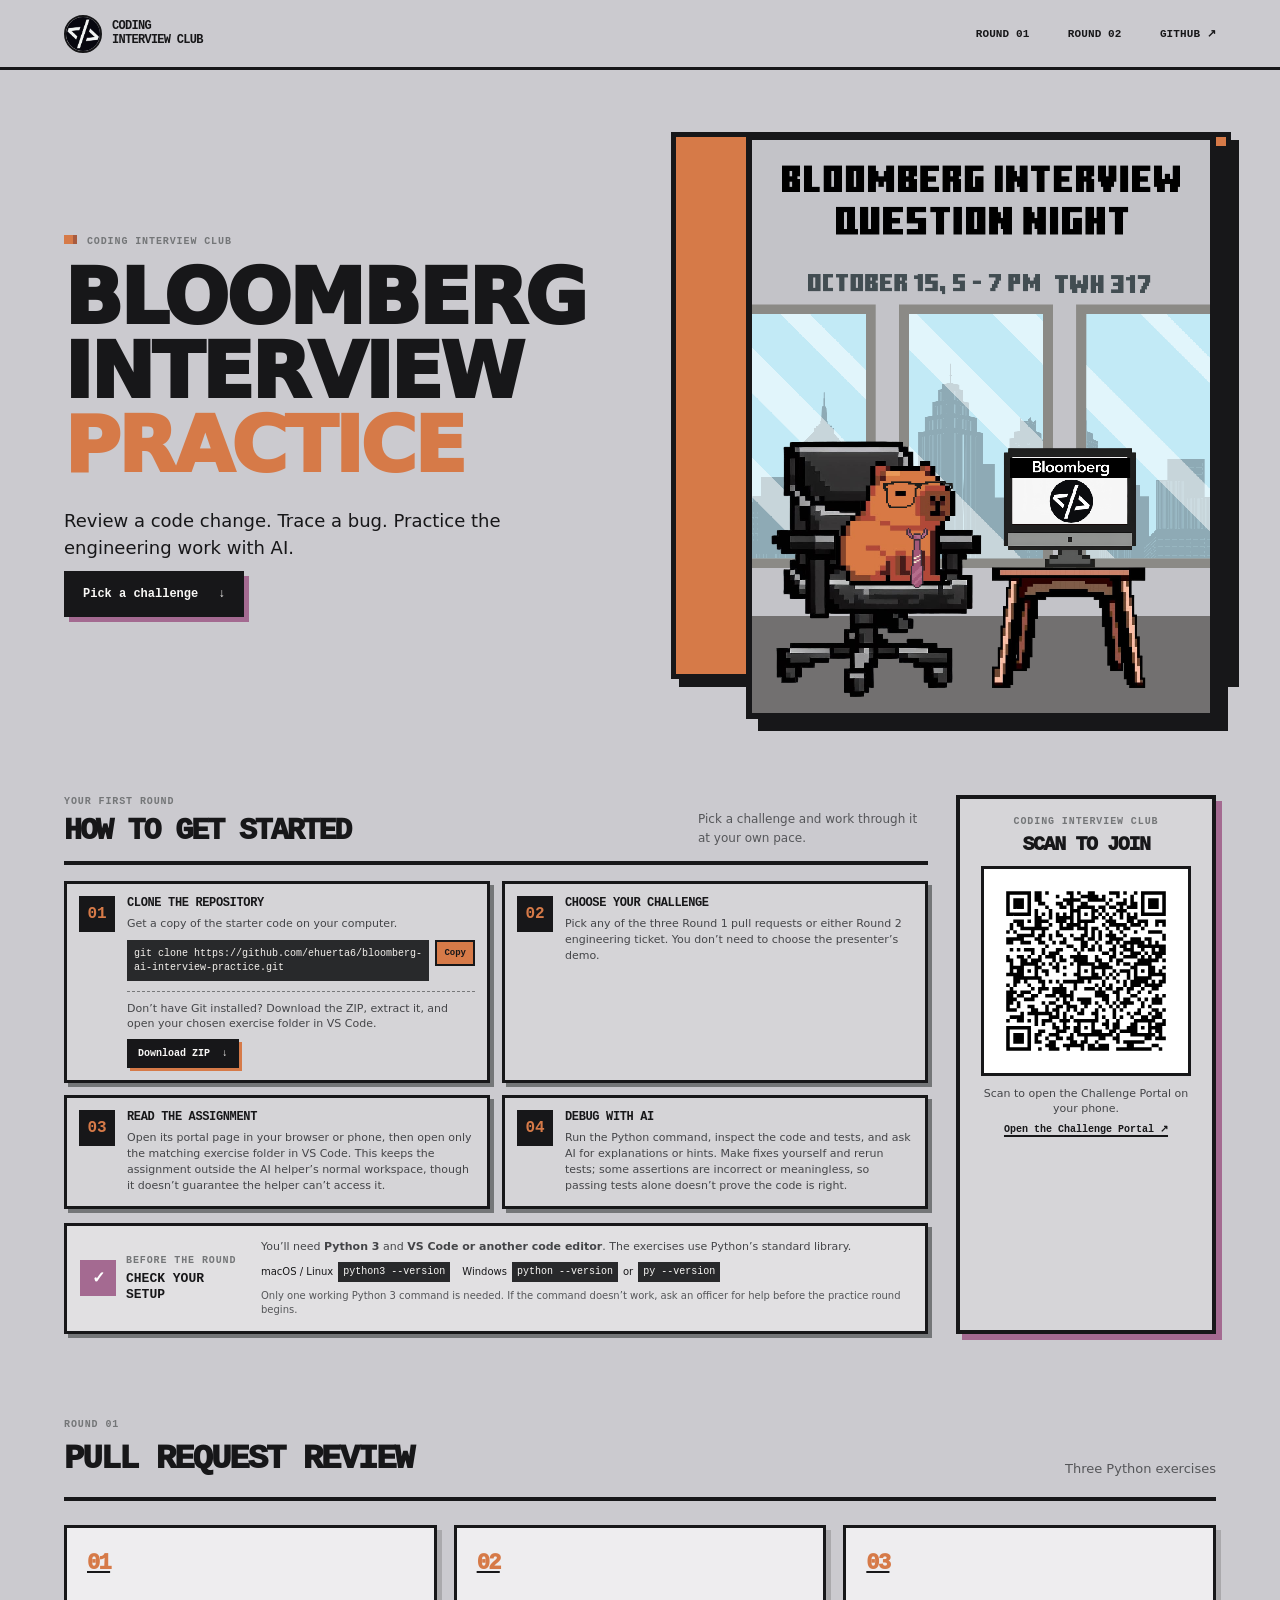
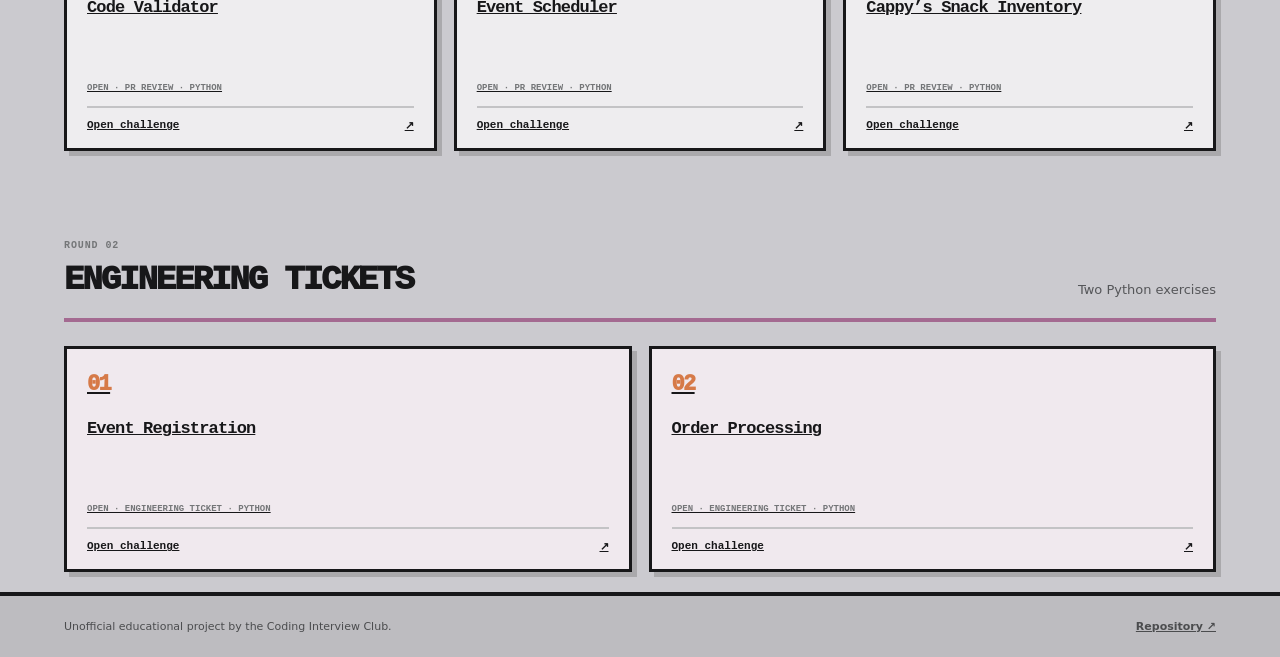
==== commit 2cea4d7d: "fix: polish challenge portal setup and navigation" ====
--- a/docs/index.html
+++ b/docs/index.html
@@ -6,8 +6,8 @@
   <meta name="theme-color" content="#cbcacf">
   <meta name="description" content="Choose a Coding Interview Club practice challenge.">
   <title>CIC Challenge Portal</title>
-  <link rel="stylesheet" href="assets/styles.css">
-  <script src="assets/app.js" defer></script>
+  <link rel="stylesheet" href="assets/styles.css?v=final-polish-1">
+  <script src="assets/app.js?v=final-polish-1" defer></script>
 </head>
 <body class="home-page">
 <a class="skip-link" href="#main">Skip to content</a>
@@ -34,6 +34,53 @@
       <img src="assets/images/cic-interview-night-poster.png" alt="Coding Interview Club’s pixel-art Bloomberg Interview Question Night poster, featuring Cappy at a computer in an office.">
     </figure>
   </section>
+  <section class="getting-started" aria-labelledby="getting-started-title">
+    <div class="getting-started-main">
+      <header class="getting-started-heading">
+        <div><p class="eyebrow">YOUR FIRST ROUND</p><h2 id="getting-started-title">How to get started</h2></div>
+        <p>Pick a challenge and work through it at your own pace.</p>
+      </header>
+      <ol class="getting-started-steps">
+        <li class="getting-started-step">
+          <span class="step-number" aria-hidden="true">01</span>
+          <div><h3>Clone the repository</h3><p>Get a copy of the starter code on your computer.</p>
+            <div class="clone-command"><code>git clone https://github.com/ehuerta6/bloomberg-ai-interview-practice.git</code><button class="copy-button" type="button" data-copy="git clone https://github.com/ehuerta6/bloomberg-ai-interview-practice.git" aria-label="Copy git clone command">Copy</button></div>
+            <div class="download-option"><p>Don’t have Git installed? Download the ZIP, extract it, and open your chosen exercise folder in VS Code.</p><a class="download-link" href="https://github.com/ehuerta6/bloomberg-ai-interview-practice/archive/refs/heads/main.zip">Download ZIP <span aria-hidden="true">↓</span></a></div>
+          </div>
+        </li>
+        <li class="getting-started-step">
+          <span class="step-number" aria-hidden="true">02</span>
+          <div><h3>Choose your challenge</h3><p>Pick any of the three Round 1 pull requests or either Round 2 engineering ticket. You don’t need to choose the presenter’s demo.</p></div>
+        </li>
+        <li class="getting-started-step">
+          <span class="step-number" aria-hidden="true">03</span>
+          <div><h3>Read the assignment</h3><p>Open its portal page in your browser or phone, then open only the matching exercise folder in VS Code. This keeps the assignment outside the AI helper’s normal workspace, though it doesn’t guarantee the helper can’t access it.</p></div>
+        </li>
+        <li class="getting-started-step">
+          <span class="step-number" aria-hidden="true">04</span>
+          <div><h3>Debug with AI</h3><p>Run the Python command, inspect the code and tests, and ask AI for explanations or hints. Make fixes yourself and rerun tests; some assertions are incorrect or meaningless, so passing tests alone doesn’t prove the code is right.</p></div>
+        </li>
+      </ol>
+      <section class="setup-check" aria-labelledby="setup-check-title">
+        <div class="setup-check-heading"><span class="step-number" aria-hidden="true">✓</span><div><p class="eyebrow">BEFORE THE ROUND</p><h3 id="setup-check-title">Check your setup</h3></div></div>
+        <div class="setup-check-content">
+          <p>You’ll need <strong>Python 3</strong> and <strong>VS Code or another code editor</strong>. The exercises use Python’s standard library.</p>
+          <div class="setup-commands"><span>macOS / Linux <code>python3 --version</code></span><span>Windows <code>python --version</code> or <code>py --version</code></span></div>
+          <p class="setup-note">Only one working Python 3 command is needed. If the command doesn’t work, ask an officer for help before the practice round begins.</p>
+        </div>
+      </section>
+    </div>
+    <aside class="workshop-qr" aria-labelledby="workshop-qr-title">
+      <p class="eyebrow">CODING INTERVIEW CLUB</p>
+      <h2 id="workshop-qr-title">Scan to join</h2>
+      <a class="qr-link" href="https://ehuerta6.github.io/bloomberg-ai-interview-practice/" aria-label="Open the CIC Challenge Portal">
+        <img src="assets/images/workshop-portal-qr.svg" alt="QR code linking to the CIC Challenge Portal">
+      </a>
+      <p>Scan to open the Challenge Portal on your phone.</p>
+      <a class="qr-text-link" href="https://ehuerta6.github.io/bloomberg-ai-interview-practice/">Open the Challenge Portal <span aria-hidden="true">↗</span></a>
+    </aside>
+  </section>
+  <div class="toast" role="status" aria-live="polite"></div>
   <section class="round-section" id="round-1">
     <header class="section-heading">
       <div><p class="eyebrow">ROUND 01</p><h2>Pull request review</h2></div>
--- a/docs/assets/styles.css
+++ b/docs/assets/styles.css
@@ -141,7 +141,12 @@
   font-size:clamp(48px,6.5vw,92px);
   line-height:.9;
   margin:0 0 25px;
-  text-shadow:2px 0 var(--ink),-1px 0 var(--ink);
+}
+.hero h1 {
+  font-family:Impact,Haettenschweiler,'Arial Narrow Bold',var(--body);
+  font-size:clamp(48px,6vw,84px);
+  line-height:.96;
+  letter-spacing:-.035em;
 }
 h1 span {
   color:var(--orange);
@@ -239,6 +244,190 @@
   margin:auto;
   padding:74px clamp(18px,5vw,76px) 20px;
 }
+.getting-started {
+  max-width:1300px;
+  margin:12px auto 0;
+  padding:24px clamp(18px,5vw,76px) 10px;
+  display:grid;
+  grid-template-columns:minmax(0,1fr) 260px;
+  align-items:stretch;
+  gap:28px;
+}
+.getting-started-heading {
+  display:flex;
+  align-items:end;
+  justify-content:space-between;
+  gap:16px;
+  padding-bottom:13px;
+  border-bottom:4px solid var(--ink);
+  margin-bottom:16px;
+}
+.getting-started-heading .eyebrow { margin-bottom:6px; }
+.getting-started-heading h2,.workshop-qr h2 {
+  margin:0;
+  font:1000 clamp(20px,2.5vw,30px)/1.1 var(--pixel);
+  letter-spacing:-.07em;
+  text-transform:uppercase;
+}
+.getting-started-heading>p {
+  max-width:230px;
+  margin:0;
+  color:#555659;
+  font-size:12px;
+}
+.getting-started-steps {
+  list-style:none;
+  margin:0;
+  padding:0;
+  display:grid;
+  grid-template-columns:repeat(2,minmax(0,1fr));
+  gap:12px;
+}
+.getting-started-step {
+  display:grid;
+  grid-template-columns:38px minmax(0,1fr);
+  gap:10px;
+  align-content:start;
+  padding:12px;
+  background:#d5d4d7;
+  border:3px solid var(--ink);
+  box-shadow:4px 4px 0 var(--gray);
+}
+.step-number {
+  display:grid;
+  place-items:center;
+  width:36px;
+  height:36px;
+  background:var(--ink);
+  color:var(--orange);
+  font:900 16px var(--pixel);
+}
+.getting-started-step h3 {
+  margin:0 0 5px;
+  font:900 12px/1.3 var(--pixel);
+  text-transform:uppercase;
+  letter-spacing:-.03em;
+}
+.getting-started-step p {
+  margin:0;
+  color:#444548;
+  font-size:11px;
+  line-height:1.45;
+}
+.clone-command {
+  display:flex;
+  align-items:stretch;
+  gap:6px;
+  margin-top:8px;
+}
+.clone-command code {
+  min-width:0;
+  flex:1;
+  overflow-wrap:anywhere;
+  padding:7px;
+  background:#28292b;
+  color:#f4f1ed;
+  font:10px/1.35 var(--pixel);
+}
+.clone-command .copy-button { align-self:start; }
+.download-option {
+  margin-top:10px;
+  padding-top:9px;
+  border-top:1px dashed #77787a;
+}
+.download-option p {
+  margin:0 0 7px;
+  color:#444548;
+  font-size:11px;
+  line-height:1.4;
+}
+.download-link {
+  display:inline-flex;
+  align-items:center;
+  gap:12px;
+  padding:7px 9px;
+  border:2px solid var(--ink);
+  background:var(--ink);
+  box-shadow:3px 3px 0 var(--orange);
+  color:var(--white);
+  text-decoration:none;
+  font:800 10px var(--pixel);
+}
+.download-link:hover { transform:translate(1px,1px); box-shadow:2px 2px 0 var(--orange); }
+.setup-check {
+  display:grid;
+  grid-template-columns:165px minmax(0,1fr);
+  gap:16px;
+  margin-top:14px;
+  padding:13px;
+  border:3px solid var(--ink);
+  background:#e1e0e2;
+  box-shadow:4px 4px 0 var(--gray);
+}
+.setup-check-heading {
+  display:flex;
+  align-items:center;
+  gap:10px;
+}
+.setup-check-heading .step-number { flex:none; background:var(--purple); color:#fff; }
+.setup-check-heading .eyebrow { margin:0 0 3px; }
+.setup-check-heading h3 { margin:0; font:900 13px/1.2 var(--pixel); text-transform:uppercase; }
+.setup-check-content>p { margin:0; color:#444548; font-size:11px; line-height:1.45; }
+.setup-commands {
+  display:flex;
+  flex-wrap:wrap;
+  gap:6px 12px;
+  margin:7px 0;
+  font-size:10px;
+}
+.setup-commands span { display:flex; align-items:center; flex-wrap:wrap; gap:5px; }
+.setup-commands code {
+  padding:3px 5px;
+  background:#28292b;
+  color:var(--white);
+  font:10px/1.35 var(--pixel);
+}
+.setup-check-content .setup-note { color:#555659; font-size:10px; }
+.workshop-qr {
+  display:flex;
+  flex-direction:column;
+  align-items:center;
+  text-align:center;
+  padding:16px;
+  border:4px solid var(--ink);
+  background:#d6d5d8;
+  box-shadow:6px 6px 0 var(--purple);
+}
+.workshop-qr .eyebrow { margin:0 0 5px; }
+.workshop-qr h2 { font-size:20px; margin-bottom:10px; }
+.qr-link {
+  display:block;
+  width:min(100%,210px);
+  aspect-ratio:1;
+  padding:8px;
+  border:3px solid var(--ink);
+  background:#fff;
+  line-height:0;
+}
+.qr-link img {
+  display:block;
+  width:100%;
+  height:100%;
+  object-fit:contain;
+}
+.workshop-qr>p:not(.eyebrow) {
+  max-width:210px;
+  margin:10px 0 7px;
+  color:#444548;
+  font-size:11px;
+  line-height:1.4;
+}
+.qr-text-link {
+  font:800 10px var(--pixel);
+  text-decoration-thickness:2px;
+  text-underline-offset:3px;
+}
+.qr-text-link:hover { color:var(--brown); }
 .section-heading {
   display:flex;
   align-items:end;
@@ -624,6 +813,16 @@
   .work-content {
     grid-template-columns:minmax(0,1fr) 255px;
   }
+  .getting-started {
+    grid-template-columns:minmax(0,1fr) 220px;
+    gap:20px;
+    padding-left:24px;
+    padding-right:24px;
+  }
+  .getting-started-steps { gap:9px; }
+  .getting-started-step { grid-template-columns:30px minmax(0,1fr); gap:8px; padding:9px; }
+  .step-number { width:30px; height:30px; font-size:14px; }
+  .setup-check { grid-template-columns:1fr; gap:9px; }
   .assignment-copy {
     padding:22px;
   }
@@ -674,7 +873,7 @@
     align-self:center;
   }
   .hero h1 {
-    font-size:clamp(44px,12vw,68px);
+    font-size:clamp(42px,11vw,62px);
   }
   .hero-description {
     font-size:15px;
@@ -699,6 +898,26 @@
   .round-section {
     padding:52px 16px 12px;
   }
+  .getting-started {
+    grid-template-columns:1fr;
+    gap:24px;
+    margin-top:4px;
+    padding:20px 16px 4px;
+  }
+  .getting-started-heading { display:block; }
+  .getting-started-heading h2 { font-size:22px; }
+  .getting-started-heading>p { margin-top:8px; font-size:12px; }
+  .getting-started-steps { grid-template-columns:1fr; gap:10px; }
+  .getting-started-step { grid-template-columns:36px minmax(0,1fr); padding:11px; }
+  .step-number { width:34px; height:34px; }
+  .getting-started-step h3 { font-size:12px; }
+  .getting-started-step p { font-size:12px; }
+  .clone-command code { font-size:10px; }
+  .setup-check { padding:11px; }
+  .setup-check-content>p { font-size:12px; }
+  .setup-check-content .setup-note { font-size:11px; }
+  .workshop-qr { width:min(100%,320px); justify-self:center; padding:14px; }
+  .qr-link { width:min(100%,190px); }
   .section-heading {
     display:block;
   }
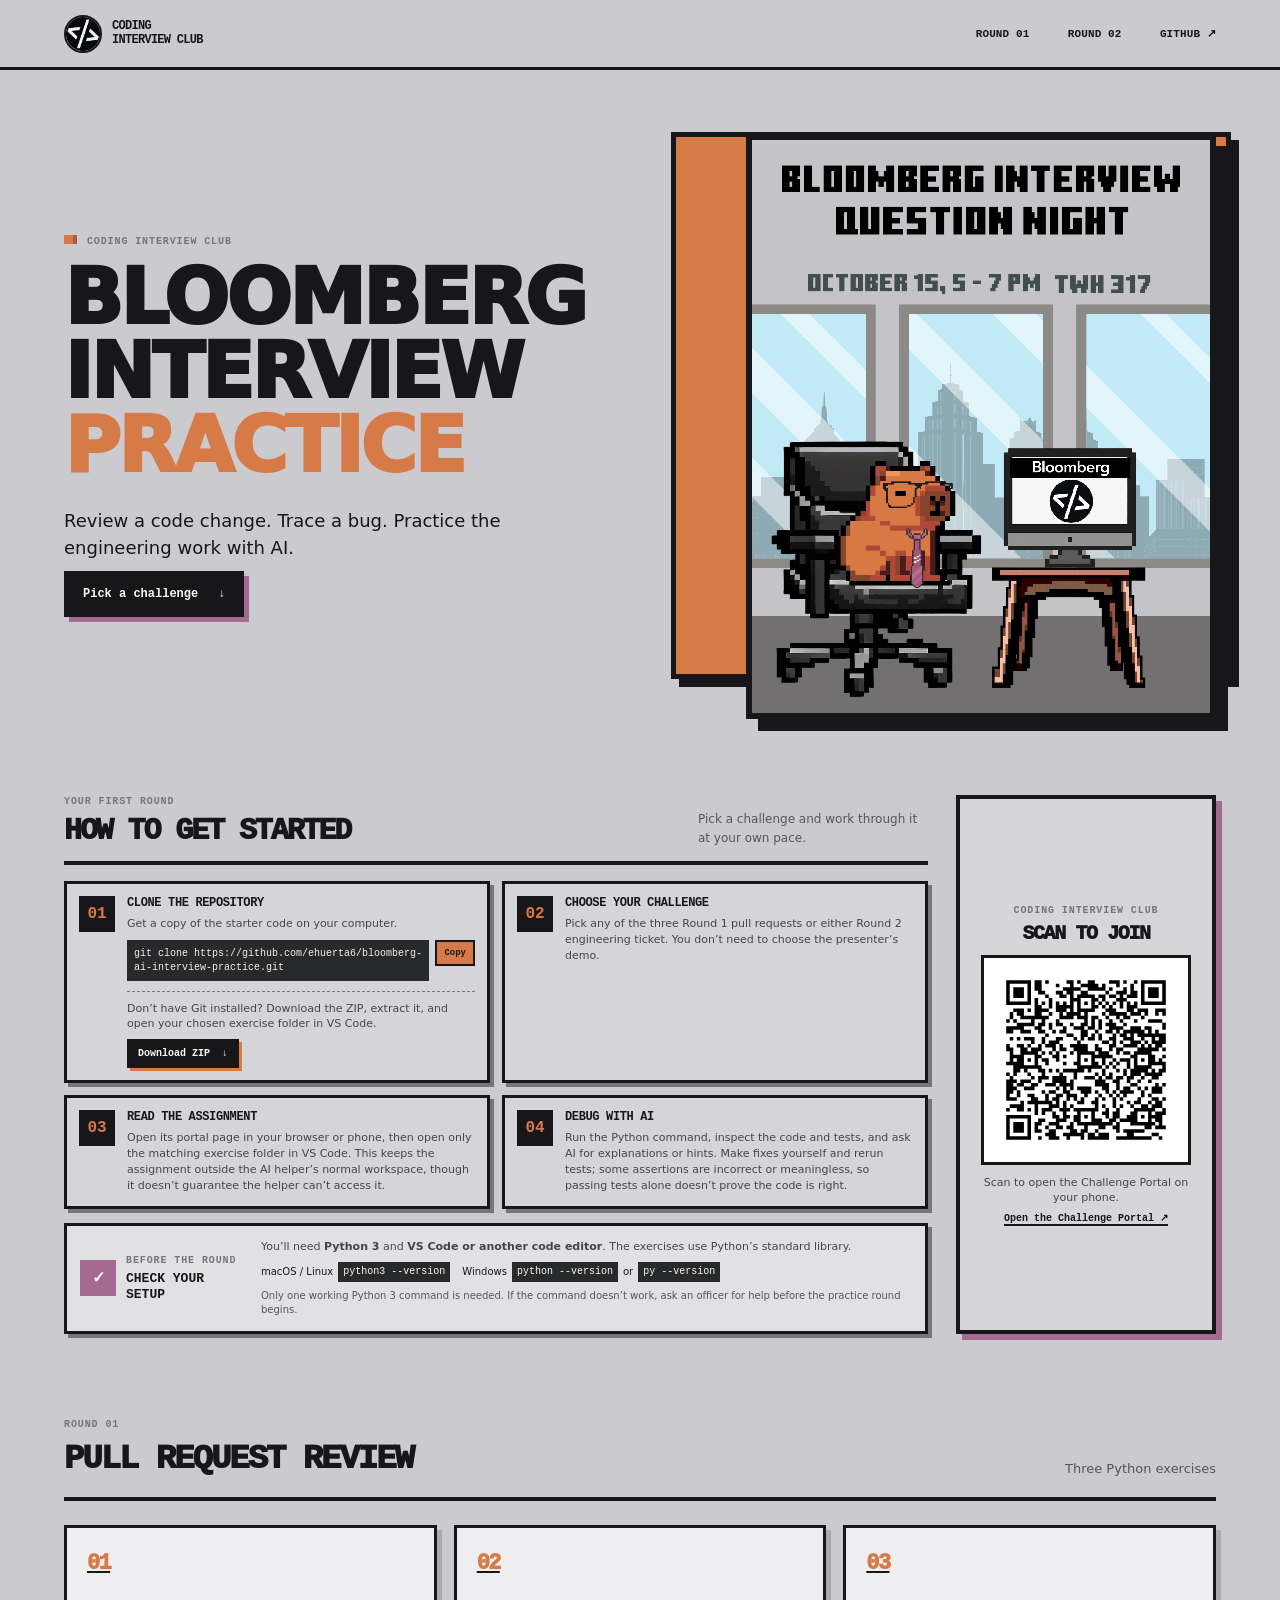
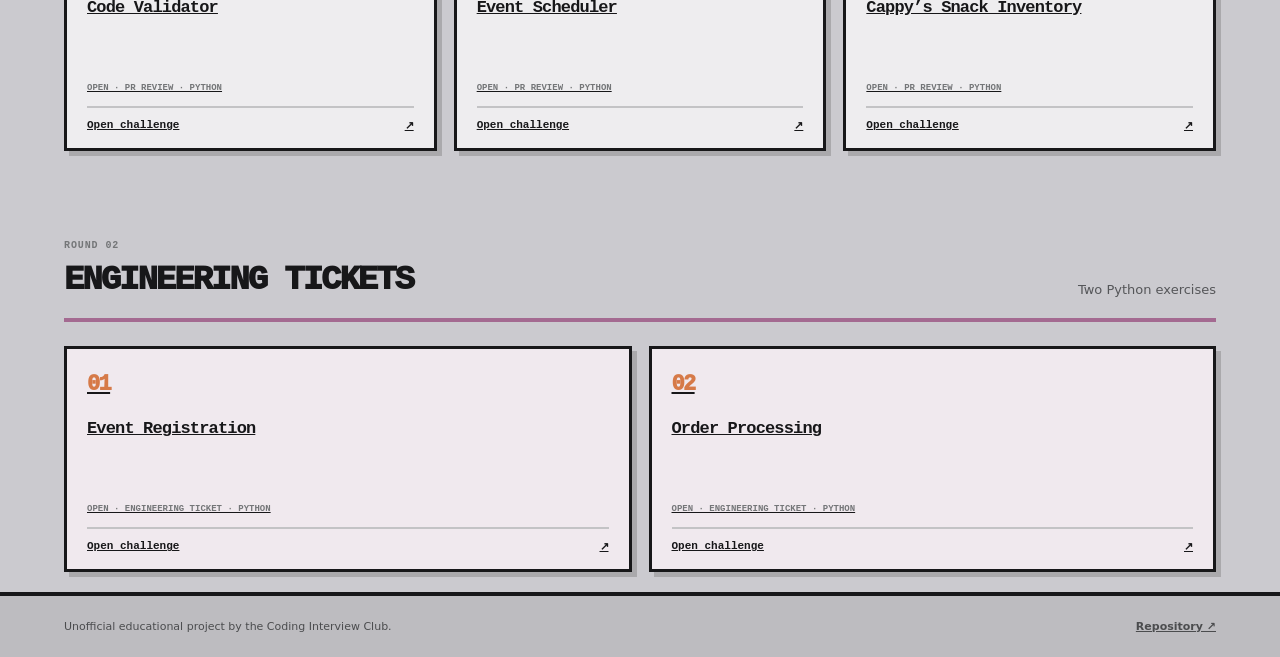
==== commit c7a3997f: "fix: center workshop QR panel" ====
--- a/docs/index.html
+++ b/docs/index.html
@@ -6,7 +6,7 @@
   <meta name="theme-color" content="#cbcacf">
   <meta name="description" content="Choose a Coding Interview Club practice challenge.">
   <title>CIC Challenge Portal</title>
-  <link rel="stylesheet" href="assets/styles.css?v=final-polish-1">
+  <link rel="stylesheet" href="assets/styles.css?v=final-polish-2">
   <script src="assets/app.js?v=final-polish-1" defer></script>
 </head>
 <body class="home-page">
--- a/docs/assets/styles.css
+++ b/docs/assets/styles.css
@@ -392,6 +392,7 @@
   display:flex;
   flex-direction:column;
   align-items:center;
+  justify-content:center;
   text-align:center;
   padding:16px;
   border:4px solid var(--ink);
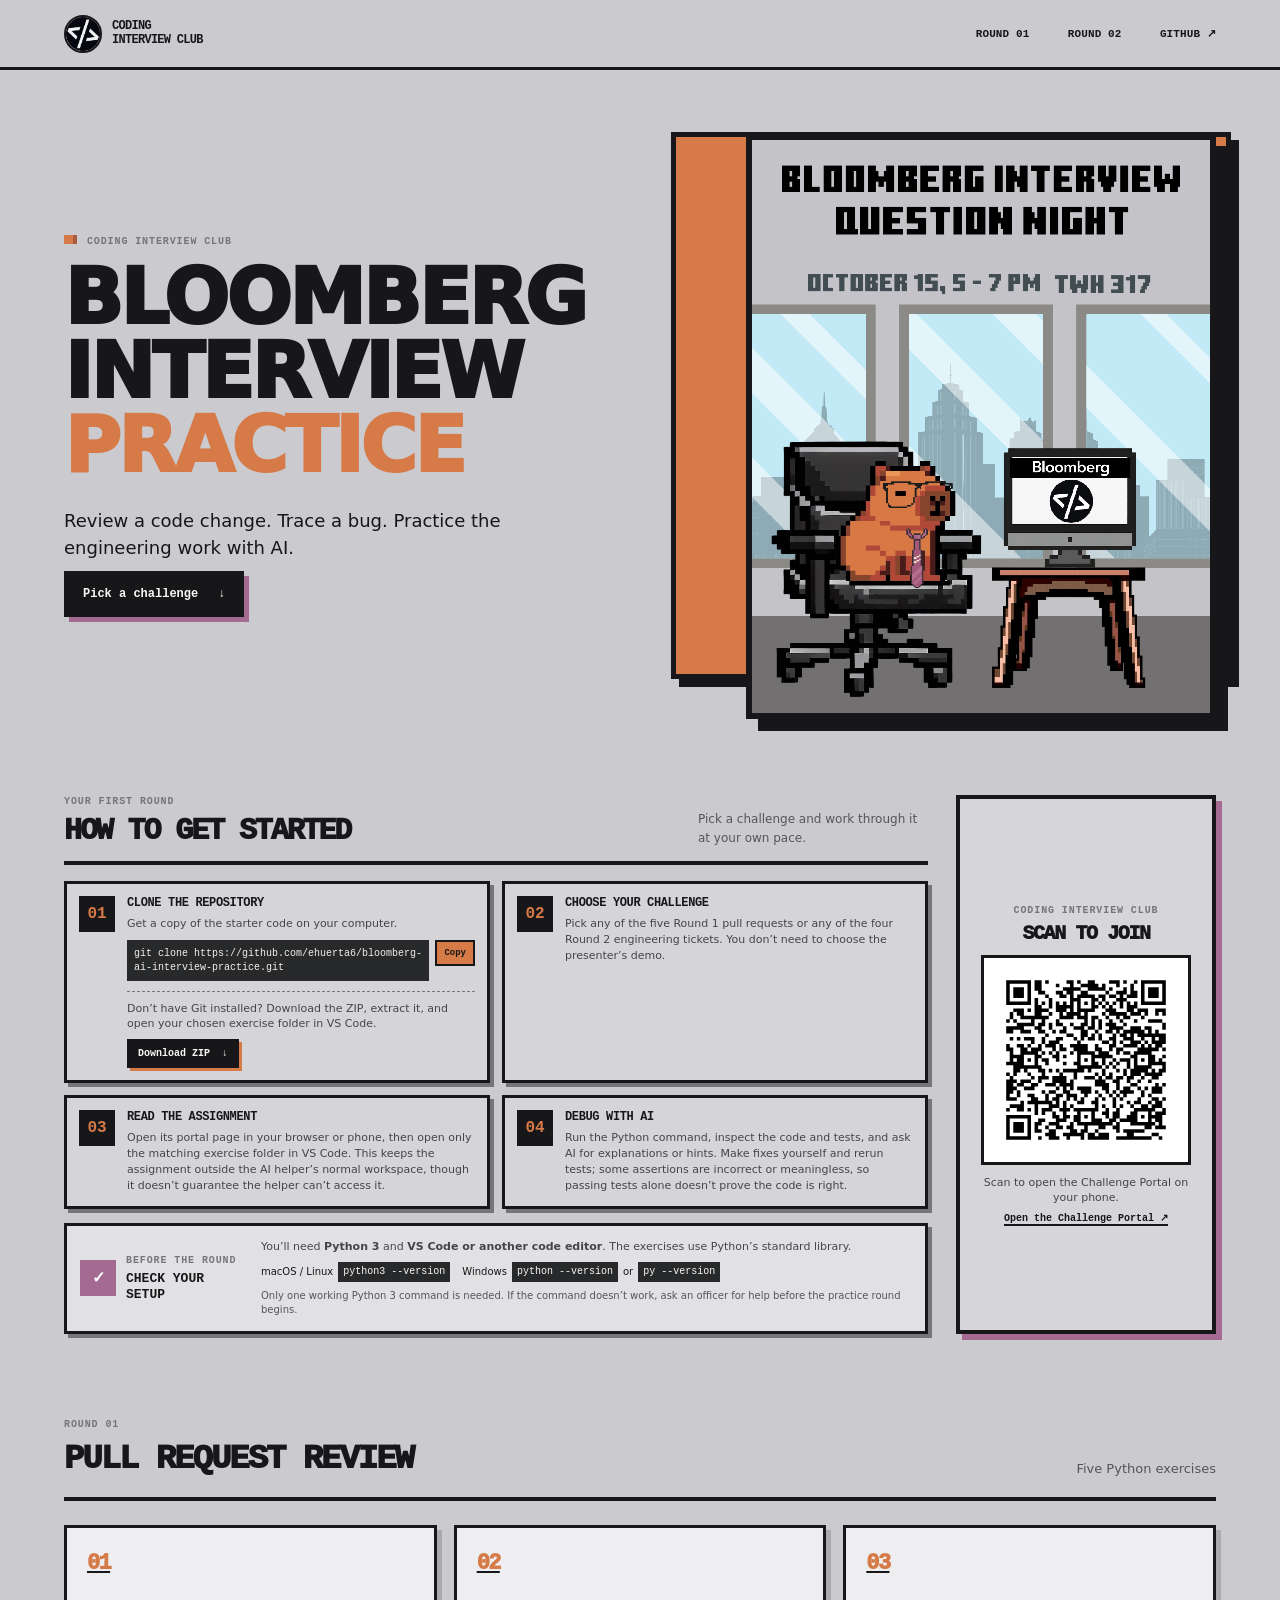
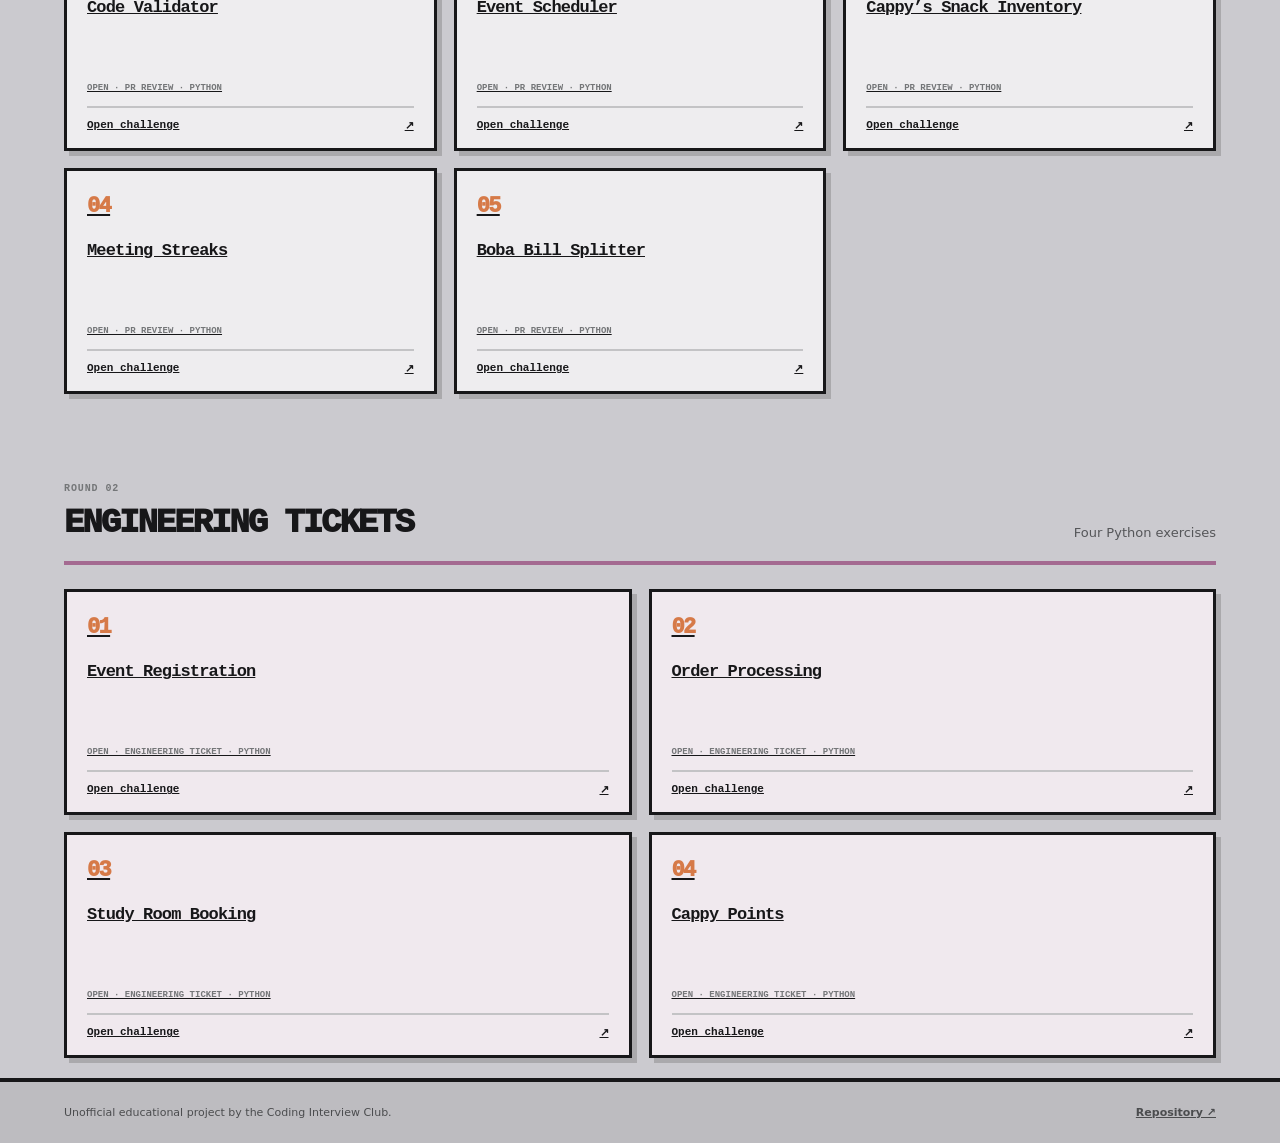
==== commit e6ed8c12: "feat: add four new practice problems" ====
--- a/docs/index.html
+++ b/docs/index.html
@@ -50,7 +50,7 @@
         </li>
         <li class="getting-started-step">
           <span class="step-number" aria-hidden="true">02</span>
-          <div><h3>Choose your challenge</h3><p>Pick any of the three Round 1 pull requests or either Round 2 engineering ticket. You don’t need to choose the presenter’s demo.</p></div>
+          <div><h3>Choose your challenge</h3><p>Pick any of the five Round 1 pull requests or any of the four Round 2 engineering tickets. You don’t need to choose the presenter’s demo.</p></div>
         </li>
         <li class="getting-started-step">
           <span class="step-number" aria-hidden="true">03</span>
@@ -84,7 +84,7 @@
   <section class="round-section" id="round-1">
     <header class="section-heading">
       <div><p class="eyebrow">ROUND 01</p><h2>Pull request review</h2></div>
-      <p>Three Python exercises</p>
+      <p>Five Python exercises</p>
     </header>
     <div class="card-grid">
       <a class="challenge-card" href="challenges/r1-01-code-validator.html">
@@ -105,12 +105,24 @@
         <span class="card-meta">OPEN · PR REVIEW · PYTHON</span>
         <span class="card-link">Open challenge <span aria-hidden="true">↗</span></span>
       </a>
+      <a class="challenge-card" href="challenges/r1-04-meeting-streaks.html">
+        <span class="card-number">04</span>
+        <h3>Meeting Streaks</h3>
+        <span class="card-meta">OPEN · PR REVIEW · PYTHON</span>
+        <span class="card-link">Open challenge <span aria-hidden="true">↗</span></span>
+      </a>
+      <a class="challenge-card" href="challenges/r1-05-boba-split.html">
+        <span class="card-number">05</span>
+        <h3>Boba Bill Splitter</h3>
+        <span class="card-meta">OPEN · PR REVIEW · PYTHON</span>
+        <span class="card-link">Open challenge <span aria-hidden="true">↗</span></span>
+      </a>
     </div>
   </section>
   <section class="round-section round-two" id="round-2">
     <header class="section-heading">
       <div><p class="eyebrow">ROUND 02</p><h2>Engineering tickets</h2></div>
-      <p>Two Python exercises</p>
+      <p>Four Python exercises</p>
     </header>
     <div class="card-grid">
       <a class="challenge-card" href="challenges/r2-01-event-registration.html">
@@ -125,6 +137,18 @@
         <span class="card-meta">OPEN · ENGINEERING TICKET · PYTHON</span>
         <span class="card-link">Open challenge <span aria-hidden="true">↗</span></span>
       </a>
+      <a class="challenge-card" href="challenges/r2-03-room-booking.html">
+        <span class="card-number">03</span>
+        <h3>Study Room Booking</h3>
+        <span class="card-meta">OPEN · ENGINEERING TICKET · PYTHON</span>
+        <span class="card-link">Open challenge <span aria-hidden="true">↗</span></span>
+      </a>
+      <a class="challenge-card" href="challenges/r2-04-cappy-points.html">
+        <span class="card-number">04</span>
+        <h3>Cappy Points</h3>
+        <span class="card-meta">OPEN · ENGINEERING TICKET · PYTHON</span>
+        <span class="card-link">Open challenge <span aria-hidden="true">↗</span></span>
+      </a>
     </div>
   </section>
 </main>
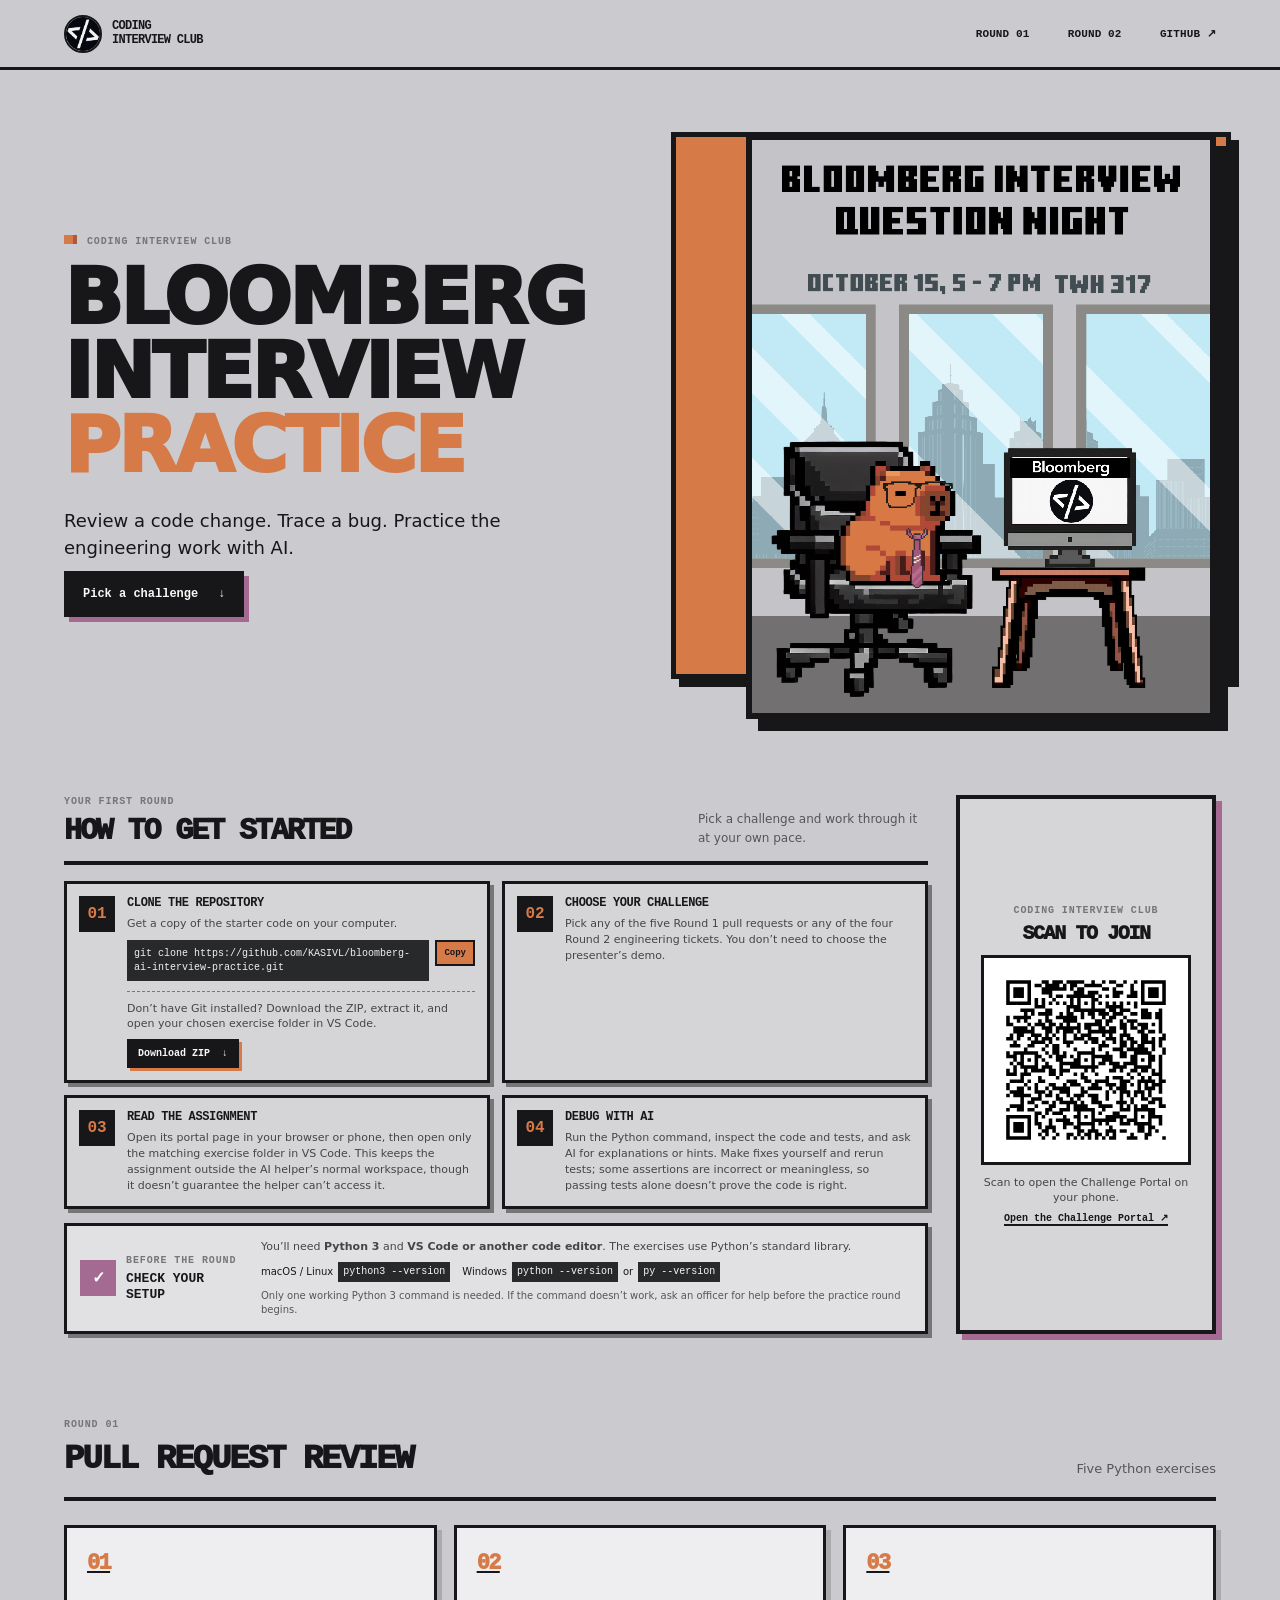
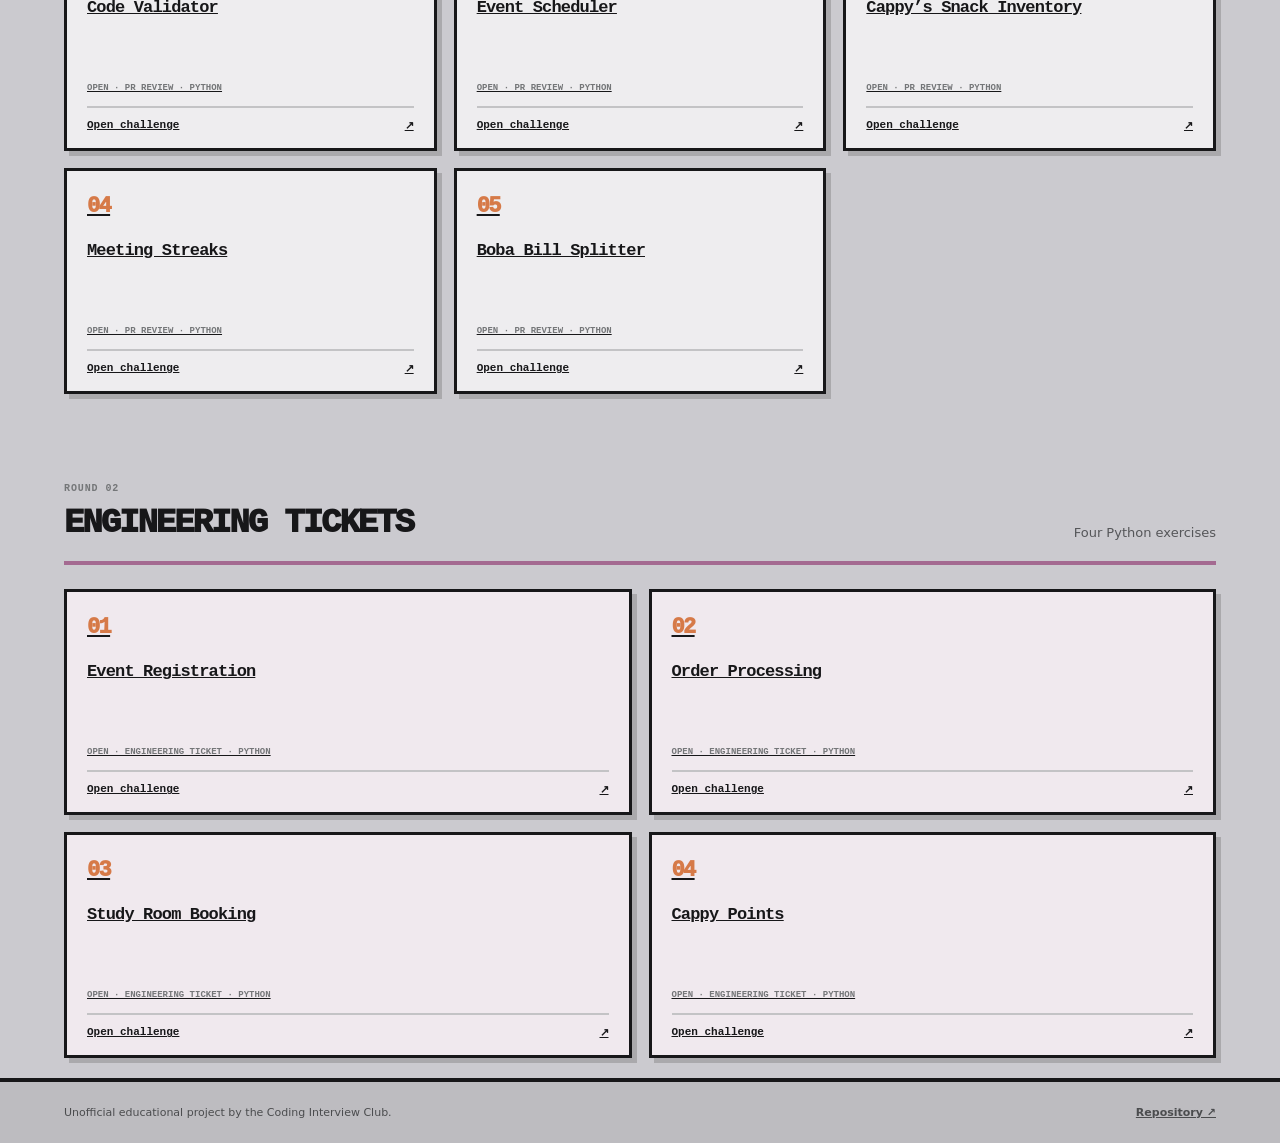
==== commit a712fc18: "Point portal links and QR code to the KASIVL fork" ====
--- a/docs/index.html
+++ b/docs/index.html
@@ -19,7 +19,7 @@
   <nav aria-label="Main navigation">
     <a href="#round-1">Round 01</a>
     <a href="#round-2">Round 02</a>
-    <a href="https://github.com/ehuerta6/bloomberg-ai-interview-practice">GitHub ↗</a>
+    <a href="https://github.com/KASIVL/bloomberg-ai-interview-practice">GitHub ↗</a>
   </nav>
 </header>
 <main id="main">
@@ -44,8 +44,8 @@
         <li class="getting-started-step">
           <span class="step-number" aria-hidden="true">01</span>
           <div><h3>Clone the repository</h3><p>Get a copy of the starter code on your computer.</p>
-            <div class="clone-command"><code>git clone https://github.com/ehuerta6/bloomberg-ai-interview-practice.git</code><button class="copy-button" type="button" data-copy="git clone https://github.com/ehuerta6/bloomberg-ai-interview-practice.git" aria-label="Copy git clone command">Copy</button></div>
-            <div class="download-option"><p>Don’t have Git installed? Download the ZIP, extract it, and open your chosen exercise folder in VS Code.</p><a class="download-link" href="https://github.com/ehuerta6/bloomberg-ai-interview-practice/archive/refs/heads/main.zip">Download ZIP <span aria-hidden="true">↓</span></a></div>
+            <div class="clone-command"><code>git clone https://github.com/KASIVL/bloomberg-ai-interview-practice.git</code><button class="copy-button" type="button" data-copy="git clone https://github.com/KASIVL/bloomberg-ai-interview-practice.git" aria-label="Copy git clone command">Copy</button></div>
+            <div class="download-option"><p>Don’t have Git installed? Download the ZIP, extract it, and open your chosen exercise folder in VS Code.</p><a class="download-link" href="https://github.com/KASIVL/bloomberg-ai-interview-practice/archive/refs/heads/main.zip">Download ZIP <span aria-hidden="true">↓</span></a></div>
           </div>
         </li>
         <li class="getting-started-step">
@@ -73,11 +73,11 @@
     <aside class="workshop-qr" aria-labelledby="workshop-qr-title">
       <p class="eyebrow">CODING INTERVIEW CLUB</p>
       <h2 id="workshop-qr-title">Scan to join</h2>
-      <a class="qr-link" href="https://ehuerta6.github.io/bloomberg-ai-interview-practice/" aria-label="Open the CIC Challenge Portal">
+      <a class="qr-link" href="https://kasivl.github.io/bloomberg-ai-interview-practice/" aria-label="Open the CIC Challenge Portal">
         <img src="assets/images/workshop-portal-qr.svg" alt="QR code linking to the CIC Challenge Portal">
       </a>
       <p>Scan to open the Challenge Portal on your phone.</p>
-      <a class="qr-text-link" href="https://ehuerta6.github.io/bloomberg-ai-interview-practice/">Open the Challenge Portal <span aria-hidden="true">↗</span></a>
+      <a class="qr-text-link" href="https://kasivl.github.io/bloomberg-ai-interview-practice/">Open the Challenge Portal <span aria-hidden="true">↗</span></a>
     </aside>
   </section>
   <div class="toast" role="status" aria-live="polite"></div>
@@ -154,7 +154,7 @@
 </main>
 <footer class="site-footer">
   <span>Unofficial educational project by the Coding Interview Club.</span>
-  <a href="https://github.com/ehuerta6/bloomberg-ai-interview-practice">Repository ↗</a>
+  <a href="https://github.com/KASIVL/bloomberg-ai-interview-practice">Repository ↗</a>
 </footer>
 </body>
 </html>
